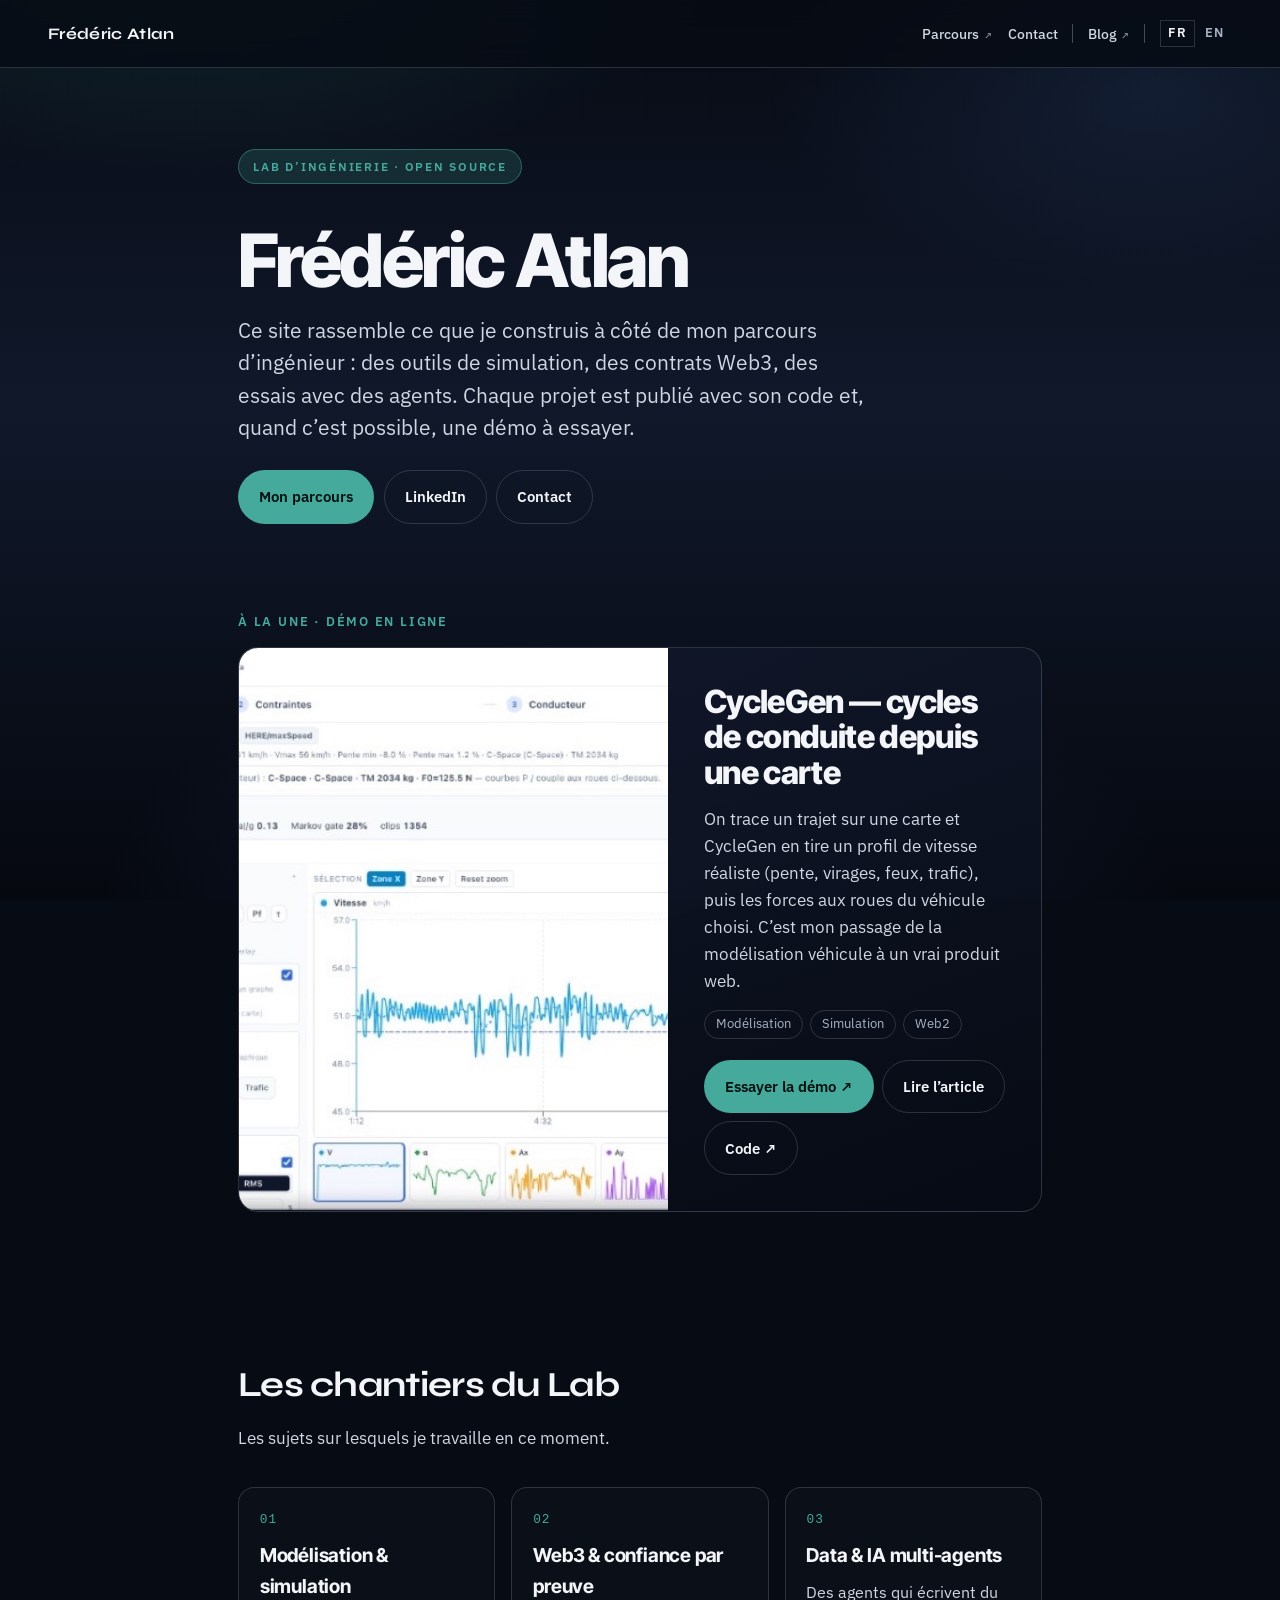
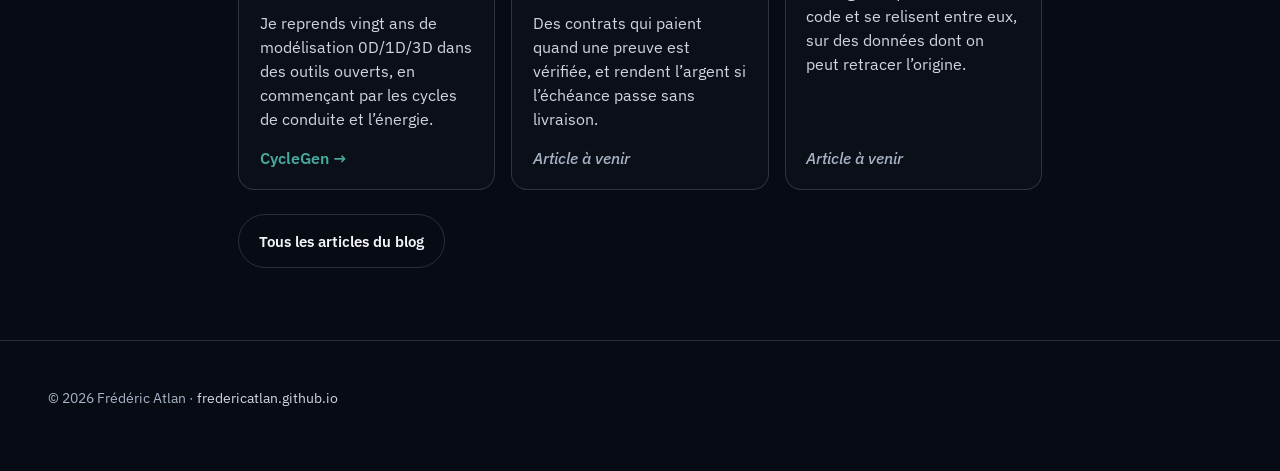
==== index.html @ d7d37f58 "publication: dev@a001f47" ====
<!DOCTYPE html>
<html lang="fr">
<head>
  <meta charset="utf-8" />
  <meta name="viewport" content="width=device-width, initial-scale=1" />
  <title>Frédéric Atlan — Direction technique Data, IA &amp; Cybersécurité</title>
  <meta name="description" content="Concevoir, simuler, sécuriser : ex-Architecte Synthèse Numérique (20+ ans de modélisation multiphysique 0D/1D/3D des groupes motopropulseurs), en route vers la direction technique Data, IA &amp; Cybersécurité. Lab personnel open source : Web2, Web3, ingénierie Data, systèmes multi-agents." />
  <meta name="author" content="Frédéric Atlan" />
  <meta name="robots" content="index, follow, max-image-preview:large, max-snippet:-1" />
  <meta name="googlebot" content="index, follow" />
  <meta name="keywords" content="Frédéric Atlan, direction technique, CTO, Data, IA, cybersécurité, modélisation multiphysique, simulation 0D/1D/3D, groupe motopropulseur, synthèse numérique, Web2, Web3, ingénierie des données, systèmes multi-agents, open source, Executive MBA ESCP, Chef de projet IA Mines Paris–PSL Dauphine" />
  <link rel="canonical" href="https://fredericatlan.github.io/" />
  <link rel="alternate" hreflang="fr" href="https://fredericatlan.github.io/" />
  <link rel="alternate" hreflang="en" href="https://fredericatlan.github.io/en/" />
  <link rel="alternate" hreflang="x-default" href="https://fredericatlan.github.io/" />
  <meta name="theme-color" content="#070b14" />

  <meta property="og:site_name" content="Frédéric Atlan" />
  <meta property="og:title" content="Frédéric Atlan — Direction technique Data, IA &amp; Cybersécurité" />
  <meta property="og:description" content="Ex-Architecte Synthèse Numérique (20+ ans de modélisation multiphysique), en route vers la direction technique Data, IA &amp; Cybersécurité. Lab open source : Web2, Web3, Data, multi-agents." />
  <meta property="og:type" content="profile" />
  <meta property="og:url" content="https://fredericatlan.github.io/" />
  <meta property="og:locale" content="fr_FR" />
  <meta property="og:image" content="https://fredericatlan.github.io/assets/og-default.png" />
  <meta property="og:image:secure_url" content="https://fredericatlan.github.io/assets/og-default.png" />
  <meta property="og:image:type" content="image/png" />
  <meta property="og:image:width" content="1440" />
  <meta property="og:image:height" content="900" />
  <meta property="og:image:alt" content="CycleGen — atelier d’ingénierie (capture produit)" />
  <meta property="profile:first_name" content="Frédéric" />
  <meta property="profile:last_name" content="Atlan" />

  <meta name="twitter:card" content="summary_large_image" />
  <meta name="twitter:title" content="Frédéric Atlan — Direction technique Data, IA &amp; Cybersécurité" />
  <meta name="twitter:description" content="Ex-Architecte Synthèse Numérique (20+ ans de modélisation multiphysique), en route vers la direction technique Data, IA &amp; Cybersécurité. Lab open source : Web2, Web3, Data, multi-agents." />
  <meta name="twitter:image" content="https://fredericatlan.github.io/assets/og-default.png" />
  <meta name="twitter:image:alt" content="CycleGen — atelier d’ingénierie (capture produit)" />

  <link rel="preconnect" href="https://fonts.googleapis.com" />
  <link rel="preconnect" href="https://fonts.gstatic.com" crossorigin />
  <link href="https://fonts.googleapis.com/css2?family=Syne:wght@500;600;700;800&family=Inter+Tight:wght@600;800&family=IBM+Plex+Sans:ital,wght@0,400;0,500;0,600;1,400&display=swap" rel="stylesheet" />
  <link rel="stylesheet" href="styles.css" />

  <script type="application/ld+json">
  {
    "@context": "https://schema.org",
    "@graph": [
      {
        "@type": "WebSite",
        "@id": "https://fredericatlan.github.io/#website",
        "url": "https://fredericatlan.github.io/",
        "name": "Frédéric Atlan",
        "description": "Page personnelle de Frédéric Atlan — concevoir, simuler, sécuriser : de la modélisation multiphysique aux systèmes Web2, Web3, Data & IA.",
        "inLanguage": "fr-FR",
        "publisher": { "@id": "https://fredericatlan.github.io/#person" }
      },
      {
        "@type": "ProfilePage",
        "@id": "https://fredericatlan.github.io/#profilepage",
        "url": "https://fredericatlan.github.io/",
        "name": "Frédéric Atlan — Direction technique Data, IA & Cybersécurité",
        "isPartOf": { "@id": "https://fredericatlan.github.io/#website" },
        "about": { "@id": "https://fredericatlan.github.io/#person" },
        "mainEntity": { "@id": "https://fredericatlan.github.io/#person" },
        "inLanguage": "fr-FR"
      },
      {
        "@type": "Person",
        "@id": "https://fredericatlan.github.io/#person",
        "name": "Frédéric Atlan",
        "url": "https://fredericatlan.github.io/",
        "email": "mailto:atlanfrd@gmail.com",
        "telephone": "+33-6-50-15-49-06",
        "jobTitle": "Direction technique Data, IA & Cybersécurité",
        "description": "Ex-Architecte Synthèse Numérique (Ampere / Renault Group) : 20+ ans de modélisation 0D/1D/3D pour la conception des groupes motopropulseurs. Oriente désormais son leadership vers la direction technique Data, IA & Cybersécurité ; expérimente, documente et partage en open source ses travaux en développement Web2, protocoles Web3, ingénierie Data et systèmes multi-agents.",
        "alumniOf": [
          { "@type": "CollegeOrUniversity", "name": "ESCP Business School" },
          { "@type": "CollegeOrUniversity", "name": "Mines Paris – PSL" },
          { "@type": "CollegeOrUniversity", "name": "Université Paris Dauphine – PSL" },
          { "@type": "CollegeOrUniversity", "name": "Université Paris-Saclay" },
          { "@type": "CollegeOrUniversity", "name": "Université de Cergy-Pontoise" }
        ],
        "knowsAbout": [
          "Technical leadership",
          "Data engineering",
          "Artificial intelligence",
          "Cybersecurity",
          "Multi-agent systems",
          "Digital engineering",
          "Digital transformation",
          "Multiphysics simulation",
          "Model governance",
          "Engineering productivity",
          "AI applied to industrial operations",
          "France–India delivery"
        ],
        "knowsLanguage": ["fr", "en", "es"],
        "address": {
          "@type": "PostalAddress",
          "addressLocality": "Condé-sur-Vesgre",
          "postalCode": "78770",
          "addressCountry": "FR"
        },
        "sameAs": [
          "https://www.linkedin.com/in/frederic-atlan-97200/"
        ]
      }
    ]
  }
  </script>
</head>
<body>
  <div class="atmosphere" aria-hidden="true"></div>

  <header class="site-header">
    <a class="brand" href="/">Frédéric Atlan</a>
    <nav class="nav" aria-label="Navigation principale">
      <span class="nav-cluster" role="group" aria-label="Profil">
        <a class="nav-page" href="/parcours/">Parcours</a>
        <a href="/parcours/#contact">Contact</a>
      </span>
      <span class="nav-sep" aria-hidden="true"></span>
      <span class="nav-cluster" role="group" aria-label="Publications">
        <a class="nav-page" href="/blog/">Blog</a>
      </span>
      <span class="nav-sep" aria-hidden="true"></span>
      <span class="nav-cluster nav-lang" role="group" aria-label="Langue">
        <a href="/" hreflang="fr" lang="fr" aria-current="true">FR</a>
        <a href="/en/" hreflang="en" lang="en">EN</a>
      </span>
    </nav>
  </header>

  <main id="top">
    <section class="section accueil-intro" aria-labelledby="accueil-titre">
      <p class="hero-badge">Lab d’ingénierie · open source</p>
      <h1 class="accueil-nom" id="accueil-titre">Frédéric Atlan</h1>
      <p class="accueil-lead">Ce site rassemble ce que je construis à côté de mon parcours d’ingénieur&nbsp;: des outils de simulation, des contrats Web3, des essais avec des agents. Chaque projet est publié avec son code et, quand c’est possible, une démo à essayer.</p>
      <p class="accueil-liens">
        <a class="btn btn-primary" href="/parcours/">Mon parcours</a>
        <a class="btn btn-ghost" href="https://www.linkedin.com/in/frederic-atlan-97200/" target="_blank" rel="noopener noreferrer">LinkedIn</a>
        <a class="btn btn-ghost" href="/parcours/#contact">Contact</a>
      </p>
    </section>

    <section class="section une" aria-labelledby="une-titre">
      <p class="une-kicker">À la une · démo en ligne</p>
      <article class="une-carte">
        <a class="une-visuel" href="/blog/cyclegen-architecture-pipeline.html" tabindex="-1" aria-hidden="true"><img src="/blog/assets/cyclegen/vignette.jpg" alt="" width="960" height="600" /></a>
        <div class="une-corps">
          <h2 id="une-titre"><a href="/blog/cyclegen-architecture-pipeline.html">CycleGen — cycles de conduite depuis une carte</a></h2>
          <p>On trace un trajet sur une carte et CycleGen en tire un profil de vitesse réaliste (pente, virages, feux, trafic), puis les forces aux roues du véhicule choisi. C’est mon passage de la modélisation véhicule à un vrai produit web.</p>
          <ul class="une-tags" aria-label="Thèmes"><li>Modélisation</li><li>Simulation</li><li>Web2</li></ul>
          <p class="une-actions">
            <a class="btn btn-primary" href="https://fredericatlan.github.io/CycleGen/" target="_blank" rel="noopener noreferrer">Essayer la démo ↗</a>
            <a class="btn btn-ghost" href="/blog/cyclegen-architecture-pipeline.html">Lire l’article</a>
            <a class="btn btn-ghost" href="https://github.com/FredericAtlan/CycleGen" target="_blank" rel="noopener noreferrer">Code ↗</a>
          </p>
        </div>
      </article>
    </section>

    <section class="section" aria-labelledby="chantiers-titre">
      <h2 id="chantiers-titre">Les chantiers du Lab</h2>
      <p class="section-lead">Les sujets sur lesquels je travaille en ce moment.</p>
      <ul class="chantiers">
        <li class="chantier">
          <span class="chantier-num">01</span>
          <h3>Modélisation &amp; simulation</h3>
          <p>Je reprends vingt ans de modélisation 0D/1D/3D dans des outils ouverts, en commençant par les cycles de conduite et l’énergie.</p>
          <p class="chantier-lien"><a href="/blog/cyclegen-architecture-pipeline.html">CycleGen →</a></p>
        </li>
        <li class="chantier">
          <span class="chantier-num">02</span>
          <h3>Web3 &amp; confiance par preuve</h3>
          <p>Des contrats qui paient quand une preuve est vérifiée, et rendent l’argent si l’échéance passe sans livraison.</p>

          <p class="chantier-lien chantier-bientot">Article à venir</p>
                  </li>
        <li class="chantier">
          <span class="chantier-num">03</span>
          <h3>Data &amp; IA multi-agents</h3>
          <p>Des agents qui écrivent du code et se relisent entre eux, sur des données dont on peut retracer l’origine.</p>
          <p class="chantier-lien chantier-bientot">Article à venir</p>
        </li>
      </ul>
      <p class="section-suite"><a class="btn btn-ghost" href="/blog/">Tous les articles du blog</a></p>
    </section>
  </main>

  <footer class="site-footer">
    <p>© <span id="y"></span> Frédéric Atlan · <a href="https://fredericatlan.github.io/">fredericatlan.github.io</a></p>
  </footer>

  <script>
    document.getElementById("y").textContent = new Date().getFullYear();
  </script>
</body>
</html>
---- styles.css ----
:root {
  --ink: #070b14;
  --ink-2: #10182a;
  --fog: #d0d7e2;
  --paper: #f3f5f9;
  --muted: #a8b4c6;
  --accent: #45a99c;
  --accent-soft: rgba(69, 169, 156, 0.18);
  --line: rgba(232, 236, 244, 0.16);
  --header-h: 4.25rem;
  --display: "Syne", system-ui, sans-serif;
  --body: "IBM Plex Sans", system-ui, sans-serif;
}

*,
*::before,
*::after {
  box-sizing: border-box;
}

html {
  scroll-behavior: smooth;
  scroll-padding-top: calc(var(--header-h) + 0.75rem);
}

body {
  margin: 0;
  min-height: 100vh;
  font-family: var(--body);
  font-size: 1.06rem;
  line-height: 1.62;
  color: var(--paper);
  background: var(--ink);
  -webkit-font-smoothing: antialiased;
}

:focus-visible {
  outline: 2px solid var(--accent);
  outline-offset: 3px;
}

.atmosphere {
  position: fixed;
  inset: 0;
  z-index: -1;
  pointer-events: none;
  background:
    radial-gradient(ellipse 80% 55% at 15% -10%, rgba(61, 155, 143, 0.22), transparent 55%),
    radial-gradient(ellipse 60% 45% at 90% 10%, rgba(70, 110, 180, 0.16), transparent 50%),
    radial-gradient(ellipse 70% 50% at 50% 100%, rgba(20, 40, 70, 0.55), transparent 60%),
    linear-gradient(180deg, var(--ink) 0%, var(--ink-2) 45%, #05080f 100%);
}

.atmosphere::after {
  content: "";
  position: absolute;
  inset: 0;
  opacity: 0.35;
  background-image:
    linear-gradient(rgba(255, 255, 255, 0.03) 1px, transparent 1px),
    linear-gradient(90deg, rgba(255, 255, 255, 0.03) 1px, transparent 1px);
  background-size: 64px 64px;
  mask-image: linear-gradient(180deg, rgba(0, 0, 0, 0.55), transparent 70%);
}

a {
  color: inherit;
}

.site-header {
  display: flex;
  align-items: center;
  justify-content: space-between;
  gap: 1rem;
  min-height: var(--header-h);
  padding: 0.85rem clamp(1.25rem, 4vw, 3rem);
  position: sticky;
  top: 0;
  z-index: 10;
  backdrop-filter: blur(14px);
  background: rgba(7, 11, 20, 0.82);
  border-bottom: 1px solid var(--line);
}

.brand {
  font-family: var(--display);
  font-weight: 700;
  font-size: 1rem;
  letter-spacing: 0.02em;
  text-decoration: none;
  color: var(--paper);
  flex-shrink: 0;
}

.nav {
  display: flex;
  flex-wrap: wrap;
  align-items: center;
  justify-content: flex-end;
  gap: 0.65rem 0.9rem;
  font-size: 0.9rem;
}

.nav-cluster {
  display: inline-flex;
  flex-wrap: wrap;
  align-items: center;
  gap: 0.65rem 0.95rem;
}

.nav-sep {
  display: inline-block;
  width: 1px;
  height: 1.15rem;
  background: rgba(232, 236, 244, 0.28);
  flex-shrink: 0;
}

.nav a {
  text-decoration: none;
  color: var(--fog);
  transition: color 0.2s ease;
  font-weight: 500;
}

.nav a:hover {
  color: var(--accent);
}

.nav a[aria-current="page"] {
  color: var(--paper);
  box-shadow: inset 0 -2px 0 var(--accent);
}

.nav a.nav-page::after {
  content: "↗";
  margin-left: 0.28rem;
  font-size: 0.72em;
  opacity: 0.65;
}

.hero {
  min-height: min(88vh, 820px);
  display: flex;
  flex-direction: column;
  justify-content: center;
  padding: clamp(3rem, 8vh, 6rem) clamp(1.25rem, 4vw, 3rem) 3rem;
  max-width: 1100px;
  animation: rise 0.9s ease both;
}

.hero-kicker {
  margin: 0 0 1rem;
  font-size: 0.82rem;
  letter-spacing: 0.14em;
  text-transform: uppercase;
  color: var(--accent);
  font-weight: 500;
}

.hero-name {
  margin: 0;
  font-family: var(--display);
  font-weight: 800;
  font-size: clamp(2.8rem, 9vw, 5.6rem);
  line-height: 0.95;
  letter-spacing: -0.03em;
  max-width: 12ch;
}

.hero-line {
  margin: 1.5rem 0 0.75rem;
  font-family: var(--display);
  font-weight: 600;
  font-size: clamp(1.2rem, 2.6vw, 1.65rem);
  line-height: 1.3;
  max-width: 28ch;
  color: var(--paper);
}

.hero-support {
  margin: 0;
  max-width: 46ch;
  color: var(--fog);
  font-size: 1.02rem;
  line-height: 1.55;
}

.hero-cta {
  display: flex;
  flex-wrap: wrap;
  gap: 0.75rem;
  margin-top: 2rem;
}

.btn {
  display: inline-flex;
  align-items: center;
  justify-content: center;
  padding: 0.85rem 1.25rem;
  border-radius: 999px;
  text-decoration: none;
  font-weight: 600;
  font-size: 0.95rem;
  transition: transform 0.2s ease, background 0.2s ease, border-color 0.2s ease;
}

.btn:hover {
  transform: translateY(-1px);
}

.btn-primary {
  background: var(--accent);
  color: #04110f;
  border: 1px solid transparent;
}

.btn-primary:hover {
  background: #4cb3a6;
}

.btn-ghost {
  background: transparent;
  border: 1px solid var(--line);
  color: var(--paper);
}

.btn-ghost:hover {
  border-color: var(--accent);
  background: var(--accent-soft);
}

.strip {
  display: grid;
  grid-template-columns: repeat(3, 1fr);
  gap: 1px;
  margin: 0 clamp(1.25rem, 4vw, 3rem) 2rem;
  border: 1px solid var(--line);
  background: var(--line);
  animation: rise 1s ease 0.15s both;
}

.strip-item {
  background: rgba(16, 24, 42, 0.9);
  padding: 1.25rem 1.1rem;
  display: flex;
  flex-direction: column;
  gap: 0.35rem;
}

.strip-num {
  font-family: var(--display);
  font-weight: 700;
  font-size: 1.2rem;
  color: var(--accent);
  line-height: 1.15;
}

.strip-label {
  font-size: 0.9rem;
  color: var(--fog);
  line-height: 1.4;
}

.section {
  padding: clamp(3.25rem, 8vh, 5.5rem) clamp(1.25rem, 4vw, 3rem);
  max-width: 900px;
  margin-left: auto;
  margin-right: auto;
}

.section-alt {
  max-width: none;
  background: rgba(16, 24, 42, 0.45);
  border-block: 1px solid var(--line);
}

.section-alt .edu,
.section-alt .langs,
.section-alt h2 {
  max-width: 900px;
}

.section h2 {
  margin: 0 0 0.75rem;
  font-family: var(--display);
  font-size: clamp(1.7rem, 3.5vw, 2.2rem);
  letter-spacing: -0.02em;
}

.section-lead {
  margin: 0 0 2.25rem;
  color: var(--fog);
  max-width: 52ch;
  line-height: 1.55;
}

.page-projects {
  padding-top: calc(var(--header-h) + 1.75rem);
  max-width: 960px;
}

.page-projects.article {
  max-width: 980px;
  margin-left: auto;
  margin-right: auto;
}

.page-projects.article.has-demo {
  max-width: min(1080px, calc(100vw - 2.5rem));
  margin-left: auto;
  margin-right: auto;
}

.page-projects.article .cta-row {
  justify-content: flex-start;
}

.page-projects.article .shot {
  margin-left: auto;
  margin-right: auto;
}

/* Accordéons technique (équations / code) — fermés par défaut */
.fold {
  margin: 1rem 0 1.5rem;
  border: 1px solid var(--line);
  background: rgba(10, 16, 28, 0.55);
  max-width: min(72ch, 100%);
}

.fold > summary {
  cursor: pointer;
  list-style: none;
  padding: 0.65rem 0.85rem;
  font-family: var(--display);
  font-size: 0.9rem;
  font-weight: 600;
  color: var(--fog);
  user-select: none;
}

.fold > summary::-webkit-details-marker {
  display: none;
}

.fold > summary::before {
  content: "+";
  display: inline-block;
  width: 1.1em;
  margin-right: 0.35rem;
  color: var(--accent);
  font-family: var(--body);
  font-weight: 500;
}

.fold[open] > summary::before {
  content: "−";
}

.fold > summary:hover {
  color: var(--paper);
}

.fold > *:not(summary) {
  margin-left: 0.85rem;
  margin-right: 0.85rem;
}

.fold > *:last-child {
  margin-bottom: 0.85rem;
}

.fold .code-block {
  max-width: 100%;
}

.fold .katex-display {
  max-width: 100%;
  overflow-x: auto;
}

/* Démo embarquée (iframe) — rester dans l’article */
.demo-embed {
  margin: 1.75rem 0 2.25rem;
  padding: 0;
  border: 1px solid var(--line);
  background: rgba(10, 16, 28, 0.85);
  max-width: none;
}

.demo-embed__bar {
  display: flex;
  align-items: center;
  justify-content: space-between;
  gap: 0.75rem;
  flex-wrap: wrap;
  padding: 0.55rem 0.75rem;
  border-bottom: 1px solid var(--line);
  background: rgba(16, 24, 42, 0.9);
}

.demo-embed__title {
  margin: 0;
  font-family: var(--display);
  font-size: 0.95rem;
  font-weight: 600;
  color: var(--paper);
}

.demo-embed__hint {
  margin-left: 0.45rem;
  font-family: var(--body);
  font-size: 0.78rem;
  font-weight: 400;
  color: var(--muted);
}

.demo-embed__actions {
  display: flex;
  gap: 0.4rem;
  align-items: center;
}

.demo-embed__btn {
  padding: 0.35rem 0.7rem;
  font-size: 0.82rem;
}

.demo-embed__stage {
  position: relative;
  width: 100%;
  height: min(72vh, 780px);
  min-height: 420px;
  background: #070b14;
}

.demo-embed__stage iframe {
  display: block;
  width: 100%;
  height: 100%;
  border: 0;
  background: #070b14;
}

.demo-embed > figcaption {
  margin: 0;
  padding: 0.55rem 0.75rem 0.7rem;
  border-top: 1px solid var(--line);
  font-size: 0.85rem;
  line-height: 1.45;
  color: var(--muted);
}

.demo-embed.is-expanded {
  position: fixed;
  inset: 0;
  z-index: 3500;
  margin: 0;
  width: 100vw;
  height: 100vh;
  max-width: none;
  display: flex;
  flex-direction: column;
  border: 0;
  border-radius: 0;
}

.demo-embed.is-expanded .demo-embed__stage {
  flex: 1;
  height: auto;
  min-height: 0;
}

.demo-embed.is-expanded > figcaption {
  display: none;
}

body.demo-expanded {
  overflow: hidden;
}

.page-projects h1 {
  margin: 0 0 0.75rem;
  font-family: var(--display);
  font-size: clamp(2rem, 5vw, 2.8rem);
  letter-spacing: -0.03em;
  line-height: 1.18;
  overflow: visible;
  padding-bottom: 0.12em;
}

.crumb {
  margin: 0 0 1rem;
  font-size: 0.9rem;
  color: var(--muted);
}

.crumb a {
  color: var(--accent);
  text-decoration: none;
}

.crumb a:hover {
  text-decoration: underline;
}

.crumb-sep {
  margin: 0 0.35rem;
  color: var(--muted);
  opacity: 0.7;
}

.related-box {
  margin: 2.25rem 0;
  padding: 1.25rem 1.3rem;
  border: 1px solid var(--line);
  border-left: 3px solid var(--accent);
  background: rgba(16, 24, 42, 0.62);
}

.related-box h2 {
  margin: 0 0 0.55rem;
  font-family: var(--display);
  font-size: 1.05rem;
}

.related-box p {
  margin: 0 0 0.85rem;
  color: var(--fog);
  max-width: 58ch;
  font-size: 0.95rem;
}

.related-box .project-actions {
  margin-top: 0 !important;
}

.project-list {
  list-style: none;
  margin: 0;
  padding: 0;
  display: flex;
  flex-direction: column;
  gap: 1.25rem;
}

.project-card {
  padding: 1.5rem 1.35rem;
  border: 1px solid var(--line);
  background: rgba(16, 24, 42, 0.55);
}

.project-card h2 {
  margin: 0 0 0.35rem;
  font-family: var(--display);
  font-size: 1.45rem;
}

.project-card h2 a {
  color: var(--paper);
  text-decoration: none;
}

.project-card h2 a:hover {
  color: var(--accent);
}

.project-meta {
  margin: 0 0 0.75rem;
  font-size: 0.88rem;
  color: var(--accent);
}

.tag {
  display: inline-block;
  padding: 0.12rem 0.55rem;
  border: 1px solid var(--line);
  background: rgba(16, 24, 42, 0.75);
  color: var(--accent);
  font-size: 0.78rem;
  font-weight: 600;
  letter-spacing: 0.04em;
  text-transform: lowercase;
  text-decoration: none;
  vertical-align: middle;
}

.tag:hover {
  border-color: var(--accent);
  color: var(--paper);
}

.tag-lg {
  font-size: 0.95rem;
  padding: 0.2rem 0.7rem;
  vertical-align: baseline;
}

.hero-kicker .tag {
  margin-left: 0.35rem;
}

.tag-filter {
  display: flex;
  flex-wrap: wrap;
  align-items: center;
  gap: 0.55rem;
  margin: 0 0 1.5rem;
}

.tag-filter-label {
  font-size: 0.8rem;
  font-weight: 600;
  letter-spacing: 0.06em;
  text-transform: uppercase;
  color: var(--muted);
  margin-right: 0.25rem;
}

.tag-filter-btn.is-active {
  border-color: var(--accent);
  color: var(--paper);
  background: rgba(56, 120, 180, 0.18);
}

.tag-ghost {
  border-style: dashed;
  color: var(--fog);
}

.tag-filter-status {
  margin: -0.75rem 0 1.25rem;
  font-size: 0.88rem;
  color: var(--muted);
}

.project-card[hidden] {
  display: none !important;
}

.project-card p {
  margin: 0 0 0.75rem;
  color: var(--fog);
}

.project-actions {
  display: flex;
  flex-wrap: wrap;
  gap: 0.75rem;
  margin: 1.25rem 0 0 !important;
}

.project-detail h2 {
  margin: 2rem 0 0.75rem;
  font-family: var(--display);
  font-size: 1.25rem;
}

.project-detail h3 {
  margin: 1.35rem 0 0.55rem;
  font-family: var(--display);
  font-size: 1.05rem;
  color: var(--paper);
}

.project-detail > p,
.prose p {
  color: var(--fog);
  max-width: 68ch;
  line-height: 1.65;
  overflow: visible;
}

.article .hero-kicker {
  line-height: 1.45;
  letter-spacing: 0.1em;
}

.project-detail code,
.prose code {
  font-size: 0.9em;
  color: var(--accent);
  line-height: 1.4;
}

.prose pre.code-block,
.project-detail pre.code-block {
  margin: 1.25rem 0 1.5rem;
  padding: 0.95rem 1rem;
  overflow-x: auto;
  border: 1px solid var(--line);
  background: rgba(8, 12, 22, 0.92);
  border-radius: 0;
  max-width: min(72ch, 100%);
}

.prose pre.code-block::before,
.project-detail pre.code-block::before {
  content: attr(data-lang);
  display: block;
  margin-bottom: 0.55rem;
  font-family: "IBM Plex Mono", ui-monospace, monospace;
  font-size: 0.68rem;
  letter-spacing: 0.06em;
  text-transform: uppercase;
  color: var(--muted);
}

.prose pre.code-block code,
.project-detail pre.code-block code {
  font-family: "IBM Plex Mono", ui-monospace, monospace;
  font-size: 0.78rem;
  line-height: 1.55;
  color: var(--paper);
  white-space: pre;
}

.prose .katex,
.project-detail .katex {
  font-size: 1.05em;
  line-height: 1.35;
}

.prose .katex-display,
.project-detail .katex-display {
  margin: 1.25rem 0;
  padding: 0.35em 0 0.55em;
  overflow-x: auto;
  overflow-y: visible;
  max-width: min(72ch, 100%);
}

.prose .katex-display > .katex,
.project-detail .katex-display > .katex {
  white-space: nowrap;
  text-align: left;
}

.cta-row {
  display: flex;
  flex-wrap: wrap;
  gap: 0.75rem;
  margin: 1.25rem 0 2rem;
}

.skills-box {
  margin: 0 0 2.5rem;
  padding: 1.35rem 1.25rem;
  border: 1px solid var(--line);
  background: rgba(16, 24, 42, 0.55);
}

.skills-box h2 {
  margin: 0 0 1rem;
  font-family: var(--display);
  font-size: 1.15rem;
  letter-spacing: -0.02em;
}

.skills-grid {
  list-style: none;
  margin: 0;
  padding: 0;
  display: grid;
  grid-template-columns: repeat(auto-fit, minmax(240px, 1fr));
  gap: 1rem 1.25rem;
}

.skills-grid li {
  color: var(--fog);
  font-size: 0.95rem;
  line-height: 1.45;
}

.skills-grid strong {
  display: block;
  margin-bottom: 0.25rem;
  color: var(--paper);
  font-family: var(--display);
  font-size: 0.98rem;
  font-weight: 600;
}

.shot {
  margin: 1.75rem 0;
  padding: 0;
  max-width: min(900px, 100%);
}

.shot img {
  display: block;
  width: 100%;
  height: auto;
  border: 1px solid var(--line);
  background: #0a101c;
  cursor: zoom-in;
}

.shot button.shot-zoom {
  display: block;
  width: 100%;
  padding: 0;
  margin: 0;
  border: 0;
  background: transparent;
  cursor: zoom-in;
  text-align: left;
}

.shot button.shot-zoom:focus-visible {
  outline: 2px solid var(--accent);
  outline-offset: 3px;
}

.shot figcaption {
  margin-top: 0.55rem;
  font-size: 0.85rem;
  line-height: 1.45;
  color: var(--muted);
}

.article .section-lead {
  max-width: 68ch;
  line-height: 1.65;
}

/* Lightbox — zoom captures produit */
.lightbox {
  position: fixed !important;
  inset: 0;
  z-index: 4000;
  display: flex !important;
  align-items: center;
  justify-content: center;
  padding: clamp(0.75rem, 3vw, 1.5rem);
  margin: 0;
  background: rgba(4, 8, 16, 0.92);
  backdrop-filter: blur(8px);
  -webkit-backdrop-filter: blur(8px);
}

.lightbox[hidden] {
  display: none !important;
}

.lightbox__inner {
  position: relative;
  max-width: min(1280px, 96vw);
  max-height: 92vh;
}

.lightbox__inner img {
  display: block;
  max-width: 100%;
  max-height: 88vh;
  width: auto;
  height: auto;
  margin: 0 auto;
  border: 1px solid var(--line);
  background: #0a101c;
  cursor: zoom-out;
}

.lightbox__caption {
  margin: 0.65rem 0 0;
  text-align: center;
  font-size: 0.85rem;
  line-height: 1.4;
  color: var(--fog);
}

.lightbox__close {
  position: absolute;
  top: -0.35rem;
  right: -0.35rem;
  z-index: 1;
  width: 2.25rem;
  height: 2.25rem;
  border: 1px solid var(--line);
  border-radius: 999px;
  background: #101828;
  color: var(--paper);
  font-size: 1.25rem;
  line-height: 1;
  cursor: pointer;
}

.lightbox__close:hover {
  border-color: var(--accent);
  color: var(--accent);
}

.project-detail h2,
.prose h2 {
  line-height: 1.25;
  overflow: visible;
  padding-bottom: 0.08em;
}

.timeline {
  list-style: none;
  margin: 0;
  padding: 0;
  display: flex;
  flex-direction: column;
  gap: 1.75rem;
}

.timeline li {
  display: grid;
  grid-template-columns: 9.5rem 1fr;
  gap: 1.35rem;
  padding-bottom: 2rem;
  margin-bottom: 0.15rem;
  border-bottom: 1px solid var(--line);
  animation: rise 0.7s ease both;
}

.timeline li:nth-child(2) { animation-delay: 0.05s; }
.timeline li:nth-child(3) { animation-delay: 0.1s; }
.timeline li:nth-child(4) { animation-delay: 0.15s; }
.timeline li:nth-child(5) { animation-delay: 0.2s; }

.timeline li:last-child {
  border-bottom: 0;
  padding-bottom: 0;
}

.when {
  font-size: 0.86rem;
  color: var(--accent);
  font-weight: 600;
  letter-spacing: 0.02em;
  padding-top: 0.25rem;
  line-height: 1.35;
}

.what h3 {
  margin: 0 0 0.25rem;
  font-family: var(--display);
  font-size: 1.15rem;
  font-weight: 700;
}

.org {
  margin: 0 0 0.5rem;
  color: var(--muted);
  font-size: 0.92rem;
}

.what p:last-child {
  margin: 0;
  color: var(--fog);
  max-width: 58ch;
  line-height: 1.58;
}

.edu {
  list-style: none;
  margin: 0;
  padding: 0;
  display: flex;
  flex-direction: column;
  gap: 0.85rem;
}

ol.edu {
  list-style: decimal;
  padding-left: 1.25rem;
  gap: 0.55rem;
}

ol.edu li {
  padding: 0.35rem 0;
  border-bottom: 0;
  color: var(--fog);
  max-width: 68ch;
  line-height: 1.55;
}

.edu li {
  padding: 0.85rem 0;
  border-bottom: 1px solid var(--line);
  color: var(--fog);
}

.edu li:last-child {
  border-bottom: 0;
}

.langs {
  margin: 1.5rem 0 0;
  color: var(--muted);
}

.contact .fine {
  margin-top: 1.5rem;
  color: var(--muted);
  font-size: 0.92rem;
}

.site-footer {
  padding: 2rem clamp(1.25rem, 4vw, 3rem) 3rem;
  border-top: 1px solid var(--line);
  color: var(--muted);
  font-size: 0.85rem;
}

.site-footer a {
  color: var(--fog);
  text-decoration: none;
}

.site-footer a:hover {
  color: var(--accent);
}

@keyframes rise {
  from {
    opacity: 0;
    transform: translateY(14px);
  }
  to {
    opacity: 1;
    transform: translateY(0);
  }
}

@media (max-width: 720px) {
  :root {
    --header-h: auto;
  }

  .site-header {
    flex-wrap: wrap;
    align-items: flex-start;
    padding-top: 0.85rem;
    padding-bottom: 0.85rem;
  }

  .nav {
    width: 100%;
    justify-content: flex-start;
    gap: 0.55rem 0.75rem;
    font-size: 0.84rem;
  }

  .nav-sep {
    height: 0.95rem;
  }

  .strip {
    grid-template-columns: 1fr;
    margin-left: 1.25rem;
    margin-right: 1.25rem;
  }

  .timeline li {
    grid-template-columns: 1fr;
    gap: 0.4rem;
    padding-bottom: 1.65rem;
  }

  .hero {
    min-height: auto;
    padding-top: 2.5rem;
  }

  .hero-cta,
  .cta-row,
  .project-actions {
    gap: 0.65rem;
  }

  .btn {
    padding: 0.75rem 1.05rem;
    font-size: 0.9rem;
  }

  .page-projects {
    padding-top: 1.5rem;
  }

  .section-lead {
    max-width: none;
  }
}

@media (prefers-reduced-motion: reduce) {
  html { scroll-behavior: auto; }
  .hero,
  .strip,
  .timeline li {
    animation: none;
  }
  .btn:hover {
    transform: none;
  }
}

/* ---------- Hero d'article ---------- */
.article-hero {
  position: relative;
  isolation: isolate;
  display: flex;
  flex-direction: column;
  justify-content: flex-end;
  min-height: min(62vh, 560px);
  margin: 0 0 2.5rem;
  padding: clamp(1.5rem, 4vw, 3rem);
  border: 1px solid var(--line);
  border-radius: 20px;
  overflow: hidden;
  background: #0b1020;
}
.article-hero::before {
  content: "";
  position: absolute;
  inset: 0;
  z-index: -2;
  background: var(--hero-img) center / cover no-repeat;
  transform: scale(1.04);
  filter: brightness(0.75) saturate(0.9);
  animation: hero-derive 22s ease-in-out infinite alternate;
}
.article-hero::after {
  content: "";
  position: absolute;
  inset: 0;
  z-index: -1;
  background:
    linear-gradient(90deg, rgba(7, 11, 20, 0.97) 0%, rgba(7, 11, 20, 0.9) 42%, rgba(7, 11, 20, 0.45) 75%, rgba(7, 11, 20, 0.2) 100%),
    linear-gradient(180deg, transparent 55%, rgba(7, 11, 20, 0.85) 100%),
    radial-gradient(120% 80% at 0% 100%, var(--accent-soft), transparent 60%);
}
@keyframes hero-derive {
  from { transform: scale(1.04) translate3d(0, 0, 0); }
  to { transform: scale(1.1) translate3d(-1.5%, -1%, 0); }
}
.article-hero .hero-kicker { margin-bottom: 0.75rem; }
.article-hero h1 { margin: 0 0 1rem; max-width: 22ch; text-shadow: 0 2px 24px rgba(0, 0, 0, 0.5); }
.article-hero .section-lead { margin: 0; max-width: 62ch; color: var(--paper); }
.article-hero .cta-row { margin: 1.5rem 0 0; }

/* ---------- Cartes d'articles avec vignette ---------- */
.project-card.has-thumb {
  display: grid;
  grid-template-columns: minmax(0, 300px) minmax(0, 1fr);
  gap: 1.5rem;
  align-items: center;
  padding: 1rem;
}
.card-thumb {
  display: block;
  aspect-ratio: 16 / 10;
  overflow: hidden;
  border-radius: 10px;
  border: 1px solid var(--line);
}
.card-thumb img {
  display: block;
  width: 100%;
  height: 100%;
  object-fit: cover;
  transition: transform 0.6s ease;
}
.project-card.has-thumb:hover .card-thumb img,
.tuile:hover .card-thumb img { transform: scale(1.05); }

/* ---------- Derniers articles (accueil) ---------- */
.tuiles {
  list-style: none;
  margin: 0;
  padding: 0;
  display: grid;
  grid-template-columns: repeat(auto-fill, minmax(260px, 1fr));
  gap: 1.25rem;
}
.tuile {
  display: flex;
  flex-direction: column;
  border: 1px solid var(--line);
  border-radius: 14px;
  background: rgba(16, 24, 42, 0.55);
  overflow: hidden;
  transition: border-color 0.3s, transform 0.3s;
}
.tuile:hover { border-color: var(--accent); transform: translateY(-3px); }
.tuile .card-thumb { border: 0; border-radius: 0; }
.tuile-corps { padding: 1rem 1.1rem 1.25rem; }
.tuile-corps .project-meta { margin-bottom: 0.4rem; }
.tuile h3 { margin: 0 0 0.5rem; font-family: var(--display); font-size: 1.15rem; line-height: 1.25; }
.tuile h3 a { color: var(--paper); text-decoration: none; }
.tuile h3 a::after { content: ""; position: absolute; inset: 0; }
.tuile { position: relative; }
.tuile p { margin: 0; color: var(--fog); font-size: 0.92rem; }
.section-suite { margin: 1.5rem 0 0; }

@media (max-width: 720px) {
  .article-hero::after { background: linear-gradient(180deg, rgba(7, 11, 20, 0.7) 0%, rgba(7, 11, 20, 0.95) 55%); }
  .project-card.has-thumb { grid-template-columns: 1fr; gap: 1rem; }
  .article-hero { min-height: 420px; border-radius: 14px; }
}
@media (prefers-reduced-motion: reduce) {
  .article-hero::before { animation: none; }
  .tuile, .card-thumb img { transition: none; }
}

/* ---------- Sélecteur de langue ---------- */
.nav-lang { gap: 0.15rem; }
.nav-lang a {
  padding: 0.15rem 0.45rem;
  border: 1px solid transparent;
  font-size: 0.8rem;
  font-weight: 600;
  letter-spacing: 0.06em;
  color: var(--muted);
}
.nav-lang a[aria-current="true"] { border-color: var(--line); color: var(--paper); }
.nav-lang a:hover { color: var(--accent); }

/* ---------- Page Parcours ---------- */
.page-parcours > .section:first-child { padding-bottom: 0; }
.page-parcours > .section:first-child h1 { font-family: var(--display); margin: 0.25rem 0 0; }

/* ---------- Hero de l'accueil (v2) ---------- */
.hero-v2 { max-width: 1100px; }
.hero-badge {
  align-self: flex-start;
  margin: 0 0 1.5rem;
  padding: 0.4rem 0.9rem;
  border: 1px solid rgba(69, 169, 156, 0.45);
  border-radius: 999px;
  background: var(--accent-soft);
  color: var(--accent);
  font-size: 0.78rem;
  font-weight: 600;
  letter-spacing: 0.14em;
  text-transform: uppercase;
}
.hero-titre {
  margin: 0;
  max-width: 34ch;
  font-family: "Inter Tight", var(--body);
  font-weight: 800;
  font-size: clamp(2rem, 4.4vw, 3.6rem);
  line-height: 1.04;
  letter-spacing: -0.03em;
  color: var(--paper);
}
.hero-accent {
  display: block;
  margin-top: 0.35em;
  font-weight: 600;
  font-size: 0.52em;
  line-height: 1.25;
  letter-spacing: -0.01em;
  background: linear-gradient(90deg, var(--accent), #7aa2ff 60%, #b48cff);
  -webkit-background-clip: text;
  background-clip: text;
  color: transparent;
}
.hero-v2 .hero-support { margin-top: 1.5rem; max-width: 66ch; font-size: 1.05rem; }
.hero-pills {
  list-style: none;
  display: flex;
  flex-wrap: wrap;
  gap: 0.5rem;
  margin: 2rem 0 0;
  padding: 0;
}
.hero-pills li {
  padding: 0.35rem 0.85rem;
  border: 1px solid var(--line);
  border-radius: 999px;
  background: rgba(16, 24, 42, 0.6);
  color: var(--fog);
  font-size: 0.85rem;
}
@media (max-width: 720px) {
  .hero-badge { letter-spacing: 0.08em; font-size: 0.72rem; }
  .hero-pills li { font-size: 0.8rem; }
}

/* Lien « Code » dans les tuiles : au-dessus du lien qui couvre la tuile */
.tuile-liens { margin: 0.75rem 0 0 !important; }
.tuile-code {
  position: relative;
  z-index: 1;
  font-size: 0.85rem;
  font-weight: 600;
  color: var(--accent);
  text-decoration: none;
}
.tuile-code:hover { color: var(--paper); text-decoration: underline; }

/* ——— Accueil « Lab » ——— */
.accueil-intro { display: flex; flex-direction: column; padding-top: clamp(3rem, 9vh, 6rem); padding-bottom: 1rem; }
.accueil-nom {
  margin: 1rem 0 0;
  font-family: "Inter Tight", var(--body);
  font-weight: 800;
  font-size: clamp(2.6rem, 6.5vw, 4.6rem);
  line-height: 1;
  letter-spacing: -0.035em;
  color: var(--paper);
}
.accueil-lead { margin: 1.1rem 0 0; font-size: clamp(1.1rem, 2vw, 1.3rem); line-height: 1.55; color: var(--fog); max-width: 40rem; }
.accueil-liens { display: flex; flex-wrap: wrap; gap: 0.6rem; margin: 1.6rem 0 0; }

.une-kicker { margin: 0 0 0.9rem; font-size: 0.8rem; font-weight: 600; letter-spacing: 0.14em; text-transform: uppercase; color: var(--accent); }
.une-carte {
  display: grid;
  grid-template-columns: minmax(0, 1.15fr) minmax(0, 1fr);
  border: 1px solid var(--line);
  border-radius: 20px;
  overflow: hidden;
  background: linear-gradient(160deg, rgba(19, 26, 46, 0.9), rgba(7, 11, 20, 0.92));
}
.une-visuel { display: block; min-height: 100%; }
.une-visuel img { display: block; width: 100%; height: 100%; object-fit: cover; }
.une-corps { padding: clamp(1.25rem, 3vw, 2.25rem); display: flex; flex-direction: column; gap: 0.9rem; }
.une-corps h2 { margin: 0; font-family: "Inter Tight", var(--body); font-weight: 800; font-size: clamp(1.4rem, 2.6vw, 2rem); line-height: 1.12; letter-spacing: -0.02em; }
.une-corps h2 a { color: var(--paper); text-decoration: none; }
.une-corps h2 a:hover { text-decoration: underline; text-underline-offset: 0.15em; }
.une-corps p { margin: 0; color: var(--fog); line-height: 1.6; }
.une-tags { display: flex; flex-wrap: wrap; gap: 0.4rem; margin: 0; padding: 0; list-style: none; }
.une-tags li { padding: 0.2rem 0.7rem; border: 1px solid var(--line); border-radius: 999px; font-size: 0.8rem; color: var(--muted); }
.une-actions { display: flex; flex-wrap: wrap; gap: 0.5rem; margin-top: auto !important; padding-top: 0.4rem; }

.chantiers { display: grid; grid-template-columns: repeat(auto-fit, minmax(240px, 1fr)); gap: 1rem; margin: 1.5rem 0 0; padding: 0; list-style: none; }
.chantier { position: relative; padding: 1.4rem 1.3rem 1.2rem; border: 1px solid var(--line); border-radius: 16px; background: rgba(255, 255, 255, 0.02); display: flex; flex-direction: column; gap: 0.55rem; }
.chantier-num { font-family: "IBM Plex Mono", ui-monospace, monospace; font-size: 0.8rem; color: var(--accent); letter-spacing: 0.08em; }
.chantier h3 { margin: 0; font-family: "Inter Tight", var(--body); font-weight: 700; font-size: 1.2rem; letter-spacing: -0.01em; color: var(--paper); }
.chantier p { margin: 0; color: var(--fog); line-height: 1.55; font-size: 0.97rem; }
.chantier-lien { margin-top: auto !important; padding-top: 0.4rem; font-weight: 600; }
.chantier-lien a { color: var(--accent); text-decoration: none; }
.chantier-lien a:hover { text-decoration: underline; }
.chantier-bientot { color: var(--muted) !important; font-weight: 500; font-style: italic; }

@media (max-width: 760px) {
  .une-carte { grid-template-columns: 1fr; }
  .une-visuel img { aspect-ratio: 16 / 10; height: auto; }
}
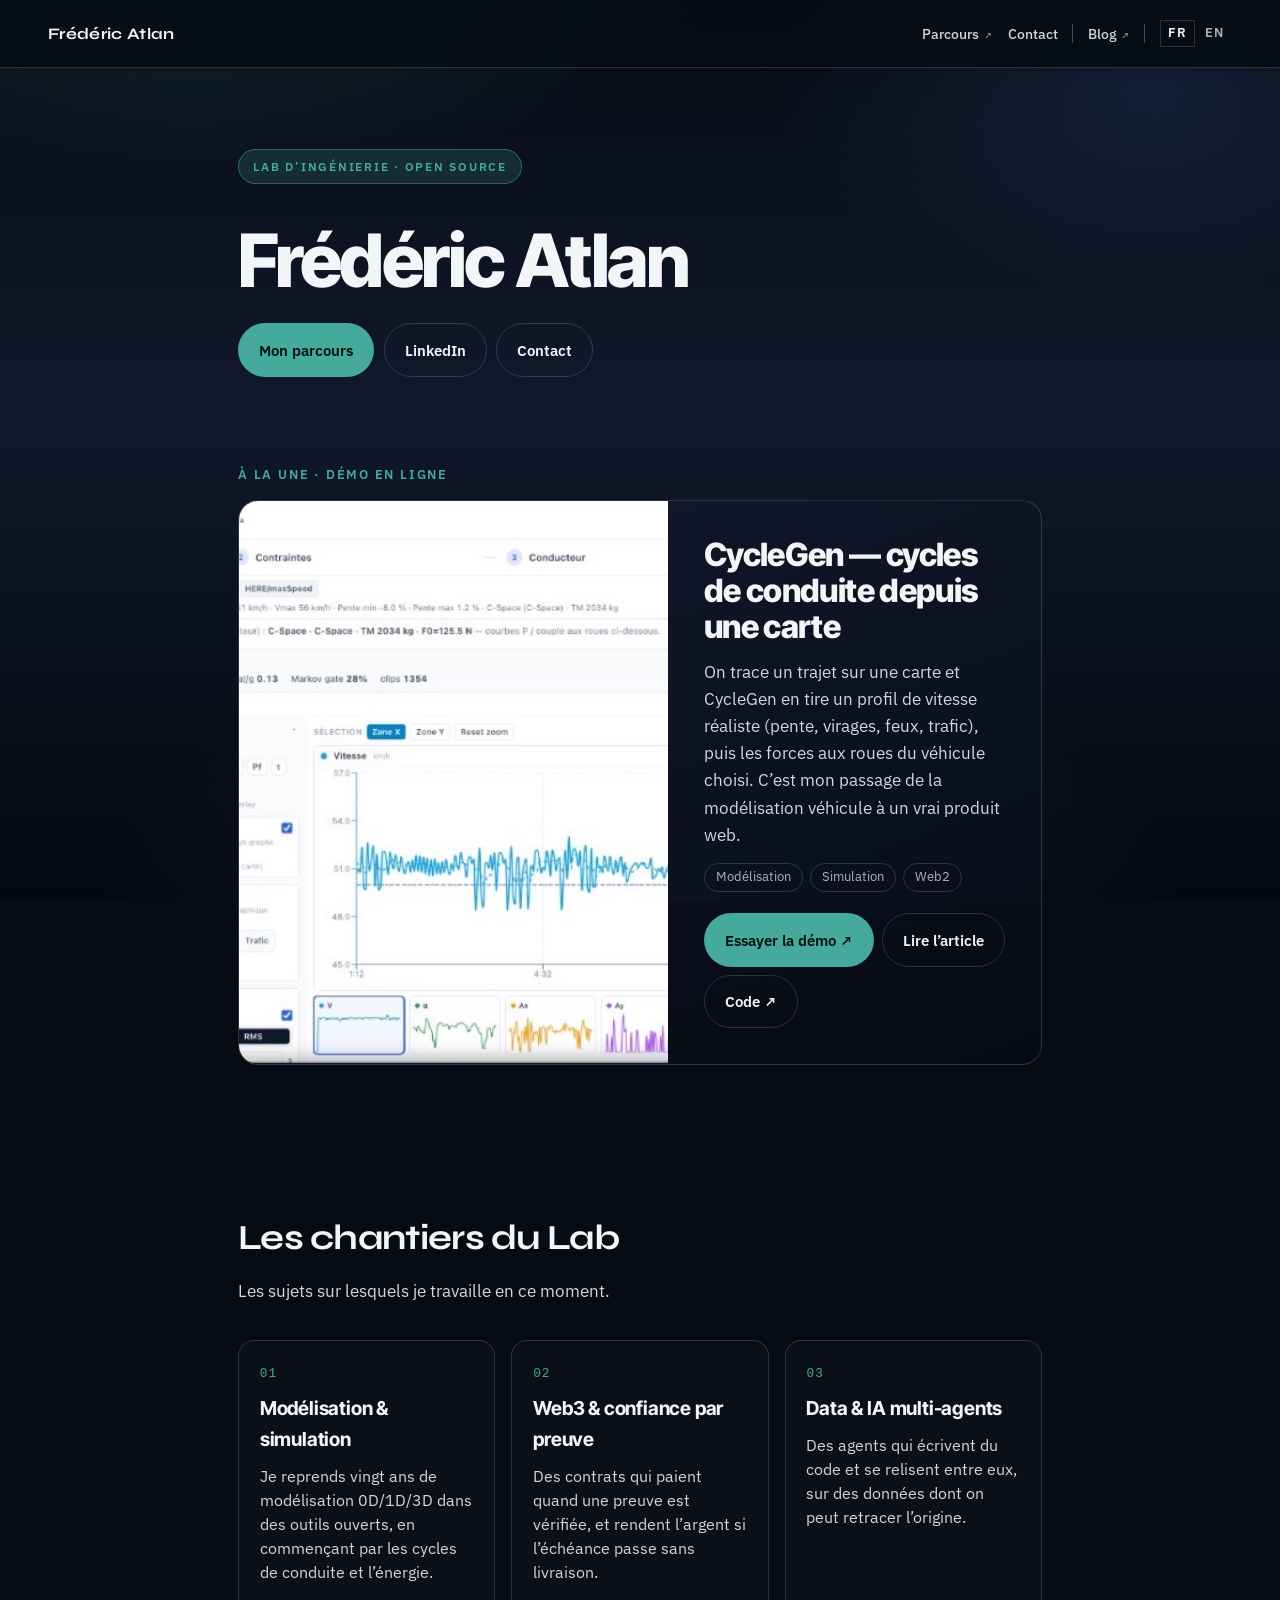
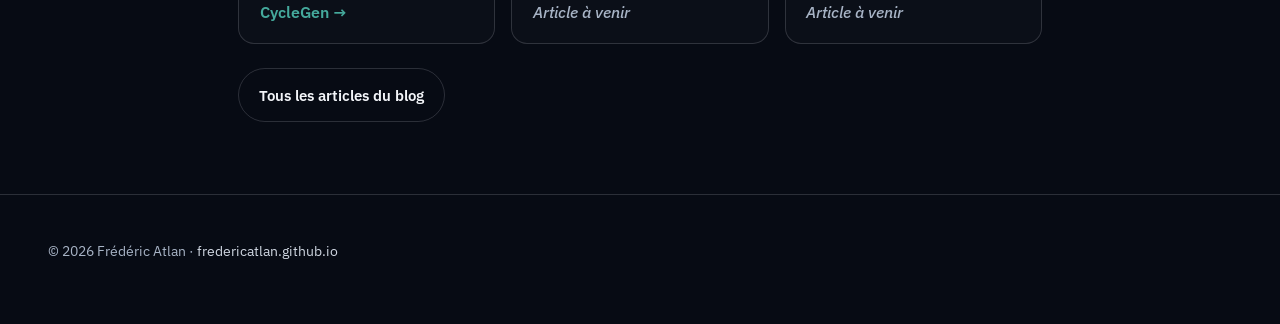
==== commit 46b67349: "publication: dev@1d2f16b" ====
--- a/index.html
+++ b/index.html
@@ -135,7 +135,6 @@
     <section class="section accueil-intro" aria-labelledby="accueil-titre">
       <p class="hero-badge">Lab d’ingénierie · open source</p>
       <h1 class="accueil-nom" id="accueil-titre">Frédéric Atlan</h1>
-      <p class="accueil-lead">Ce site rassemble ce que je construis à côté de mon parcours d’ingénieur&nbsp;: des outils de simulation, des contrats Web3, des essais avec des agents. Chaque projet est publié avec son code et, quand c’est possible, une démo à essayer.</p>
       <p class="accueil-liens">
         <a class="btn btn-primary" href="/parcours/">Mon parcours</a>
         <a class="btn btn-ghost" href="https://www.linkedin.com/in/frederic-atlan-97200/" target="_blank" rel="noopener noreferrer">LinkedIn</a>
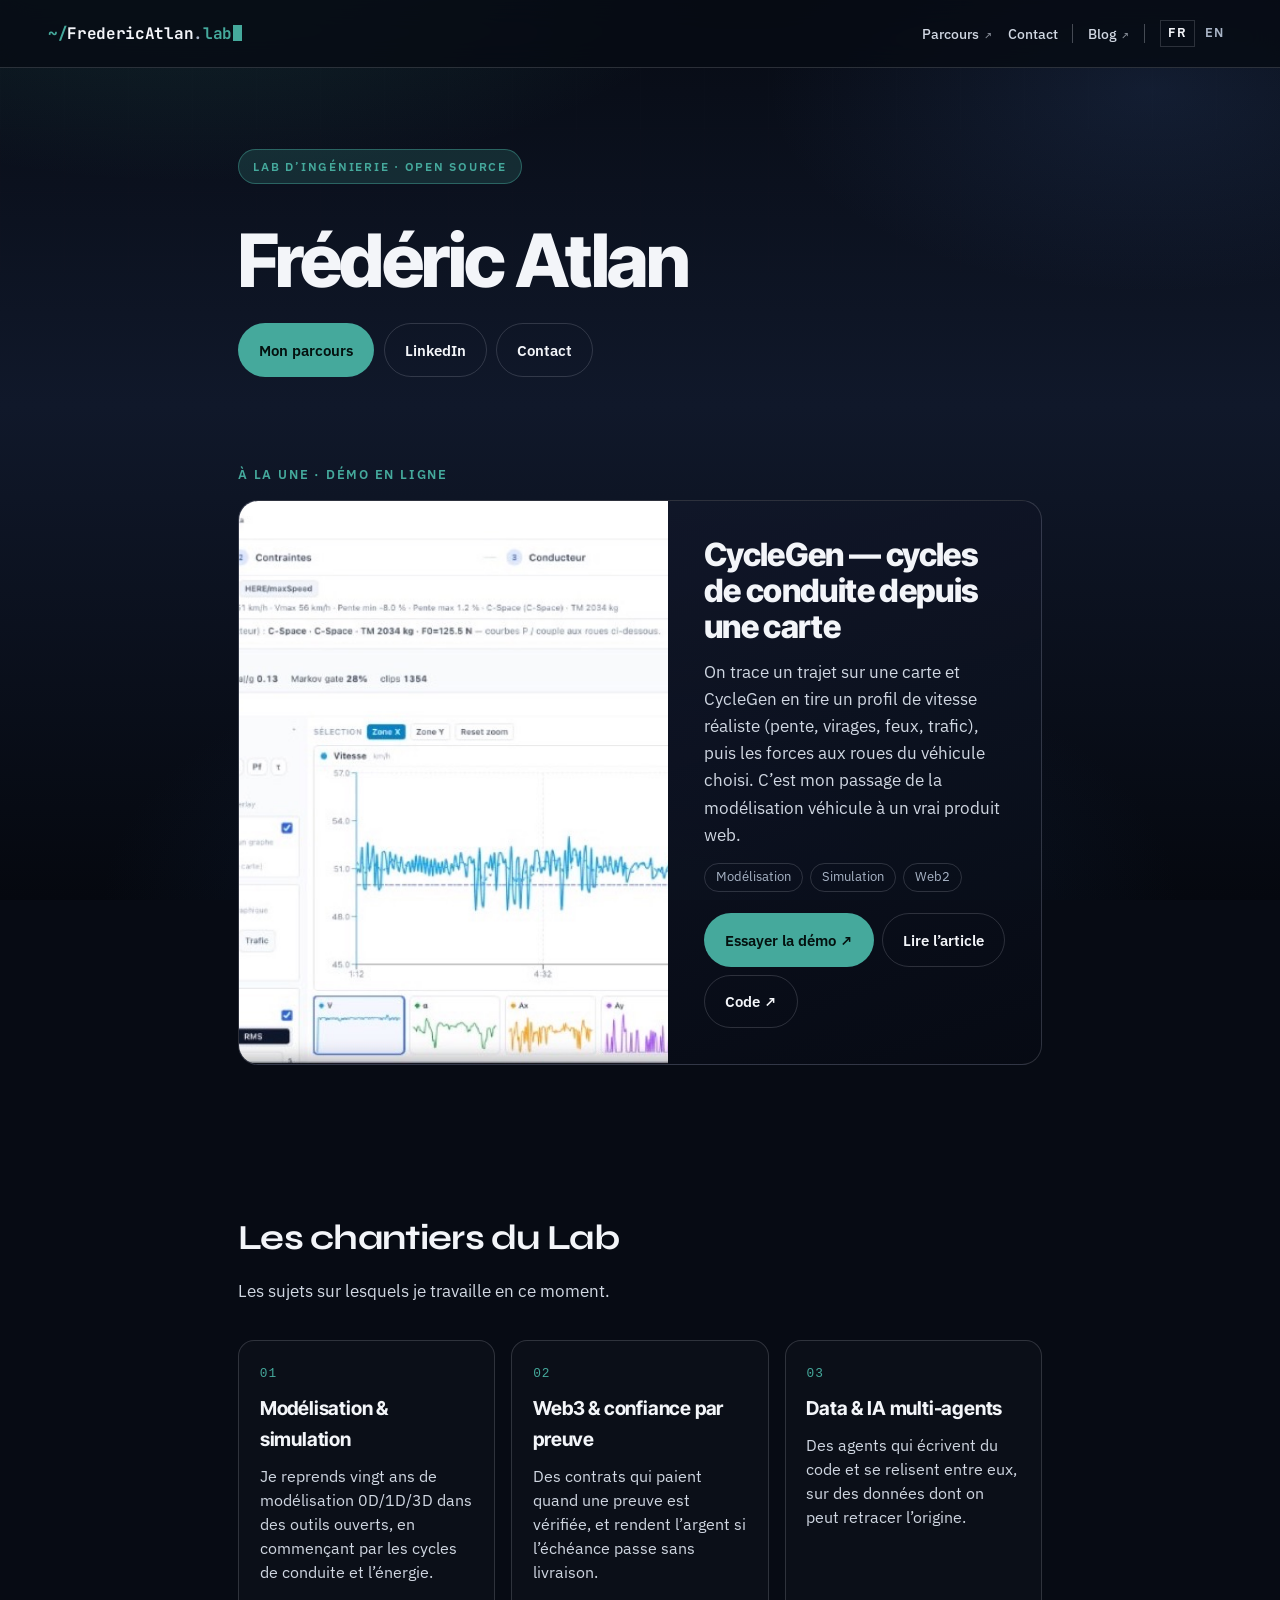
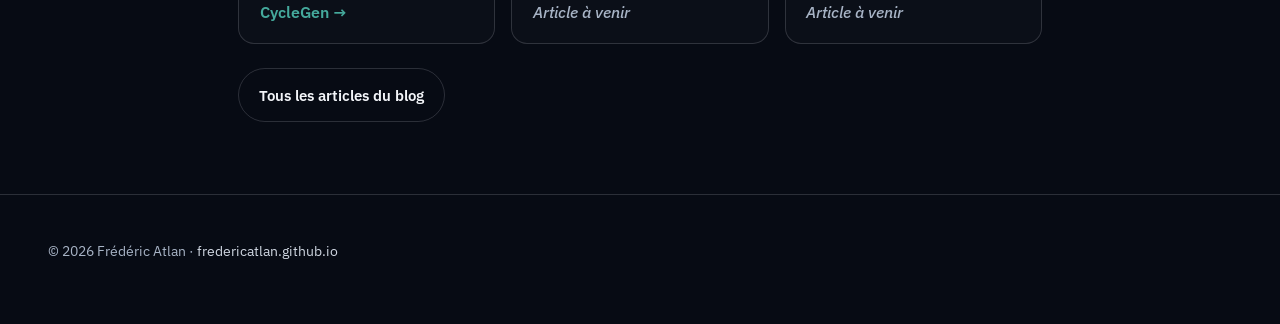
==== commit a751b1a0: "publication: dev@d5111c8" ====
--- a/index.html
+++ b/index.html
@@ -3,7 +3,7 @@
 <head>
   <meta charset="utf-8" />
   <meta name="viewport" content="width=device-width, initial-scale=1" />
-  <title>Frédéric Atlan — Direction technique Data, IA &amp; Cybersécurité</title>
+  <title>FredericAtlan Lab — Frédéric Atlan, direction technique Data, IA &amp; Cybersécurité</title>
   <meta name="description" content="Concevoir, simuler, sécuriser : ex-Architecte Synthèse Numérique (20+ ans de modélisation multiphysique 0D/1D/3D des groupes motopropulseurs), en route vers la direction technique Data, IA &amp; Cybersécurité. Lab personnel open source : Web2, Web3, ingénierie Data, systèmes multi-agents." />
   <meta name="author" content="Frédéric Atlan" />
   <meta name="robots" content="index, follow, max-image-preview:large, max-snippet:-1" />
@@ -15,8 +15,8 @@
   <link rel="alternate" hreflang="x-default" href="https://fredericatlan.github.io/" />
   <meta name="theme-color" content="#070b14" />
 
-  <meta property="og:site_name" content="Frédéric Atlan" />
-  <meta property="og:title" content="Frédéric Atlan — Direction technique Data, IA &amp; Cybersécurité" />
+  <meta property="og:site_name" content="FredericAtlan Lab" />
+  <meta property="og:title" content="FredericAtlan Lab — Frédéric Atlan, direction technique Data, IA &amp; Cybersécurité" />
   <meta property="og:description" content="Ex-Architecte Synthèse Numérique (20+ ans de modélisation multiphysique), en route vers la direction technique Data, IA &amp; Cybersécurité. Lab open source : Web2, Web3, Data, multi-agents." />
   <meta property="og:type" content="profile" />
   <meta property="og:url" content="https://fredericatlan.github.io/" />
@@ -31,14 +31,15 @@
   <meta property="profile:last_name" content="Atlan" />
 
   <meta name="twitter:card" content="summary_large_image" />
-  <meta name="twitter:title" content="Frédéric Atlan — Direction technique Data, IA &amp; Cybersécurité" />
+  <meta name="twitter:title" content="FredericAtlan Lab — Frédéric Atlan, direction technique Data, IA &amp; Cybersécurité" />
   <meta name="twitter:description" content="Ex-Architecte Synthèse Numérique (20+ ans de modélisation multiphysique), en route vers la direction technique Data, IA &amp; Cybersécurité. Lab open source : Web2, Web3, Data, multi-agents." />
   <meta name="twitter:image" content="https://fredericatlan.github.io/assets/og-default.png" />
   <meta name="twitter:image:alt" content="CycleGen — atelier d’ingénierie (capture produit)" />
 
+  <link rel="icon" href="/assets/favicon.svg" type="image/svg+xml" />
   <link rel="preconnect" href="https://fonts.googleapis.com" />
   <link rel="preconnect" href="https://fonts.gstatic.com" crossorigin />
-  <link href="https://fonts.googleapis.com/css2?family=Syne:wght@500;600;700;800&family=Inter+Tight:wght@600;800&family=IBM+Plex+Sans:ital,wght@0,400;0,500;0,600;1,400&display=swap" rel="stylesheet" />
+  <link href="https://fonts.googleapis.com/css2?family=JetBrains+Mono:wght@500;700&family=Syne:wght@500;600;700;800&family=Inter+Tight:wght@600;800&family=IBM+Plex+Sans:ital,wght@0,400;0,500;0,600;1,400&display=swap" rel="stylesheet" />
   <link rel="stylesheet" href="styles.css" />
 
   <script type="application/ld+json">
@@ -49,7 +50,7 @@
         "@type": "WebSite",
         "@id": "https://fredericatlan.github.io/#website",
         "url": "https://fredericatlan.github.io/",
-        "name": "Frédéric Atlan",
+        "name": "FredericAtlan Lab",
         "description": "Page personnelle de Frédéric Atlan — concevoir, simuler, sécuriser : de la modélisation multiphysique aux systèmes Web2, Web3, Data & IA.",
         "inLanguage": "fr-FR",
         "publisher": { "@id": "https://fredericatlan.github.io/#person" }
@@ -113,7 +114,7 @@
   <div class="atmosphere" aria-hidden="true"></div>
 
   <header class="site-header">
-    <a class="brand" href="/">Frédéric Atlan</a>
+    <a class="brand" href="/" aria-label="FredericAtlan Lab, accueil"><span class="brand-tilde">~/</span>FredericAtlan<span class="brand-dot">.</span><span class="brand-lab">lab</span><span class="brand-cursor" aria-hidden="true"></span></a>
     <nav class="nav" aria-label="Navigation principale">
       <span class="nav-cluster" role="group" aria-label="Profil">
         <a class="nav-page" href="/parcours/">Parcours</a>
--- a/styles.css
+++ b/styles.css
@@ -83,14 +83,28 @@
 }
 
 .brand {
-  font-family: var(--display);
+  font-family: "JetBrains Mono", ui-monospace, monospace;
   font-weight: 700;
   font-size: 1rem;
-  letter-spacing: 0.02em;
+  letter-spacing: -0.02em;
   text-decoration: none;
   color: var(--paper);
   flex-shrink: 0;
-}
+  white-space: nowrap;
+}
+.brand-tilde, .brand-lab { color: var(--accent); }
+.brand-dot { color: var(--muted); font-weight: 500; }
+.brand-cursor {
+  display: inline-block;
+  width: 0.55em;
+  height: 1em;
+  margin-left: 0.08em;
+  vertical-align: -0.14em;
+  background: var(--accent);
+  animation: brand-curseur 1.1s steps(1) infinite;
+}
+@keyframes brand-curseur { 50% { opacity: 0; } }
+@media (prefers-reduced-motion: reduce) { .brand-cursor { animation: none; } }
 
 .nav {
   display: flex;
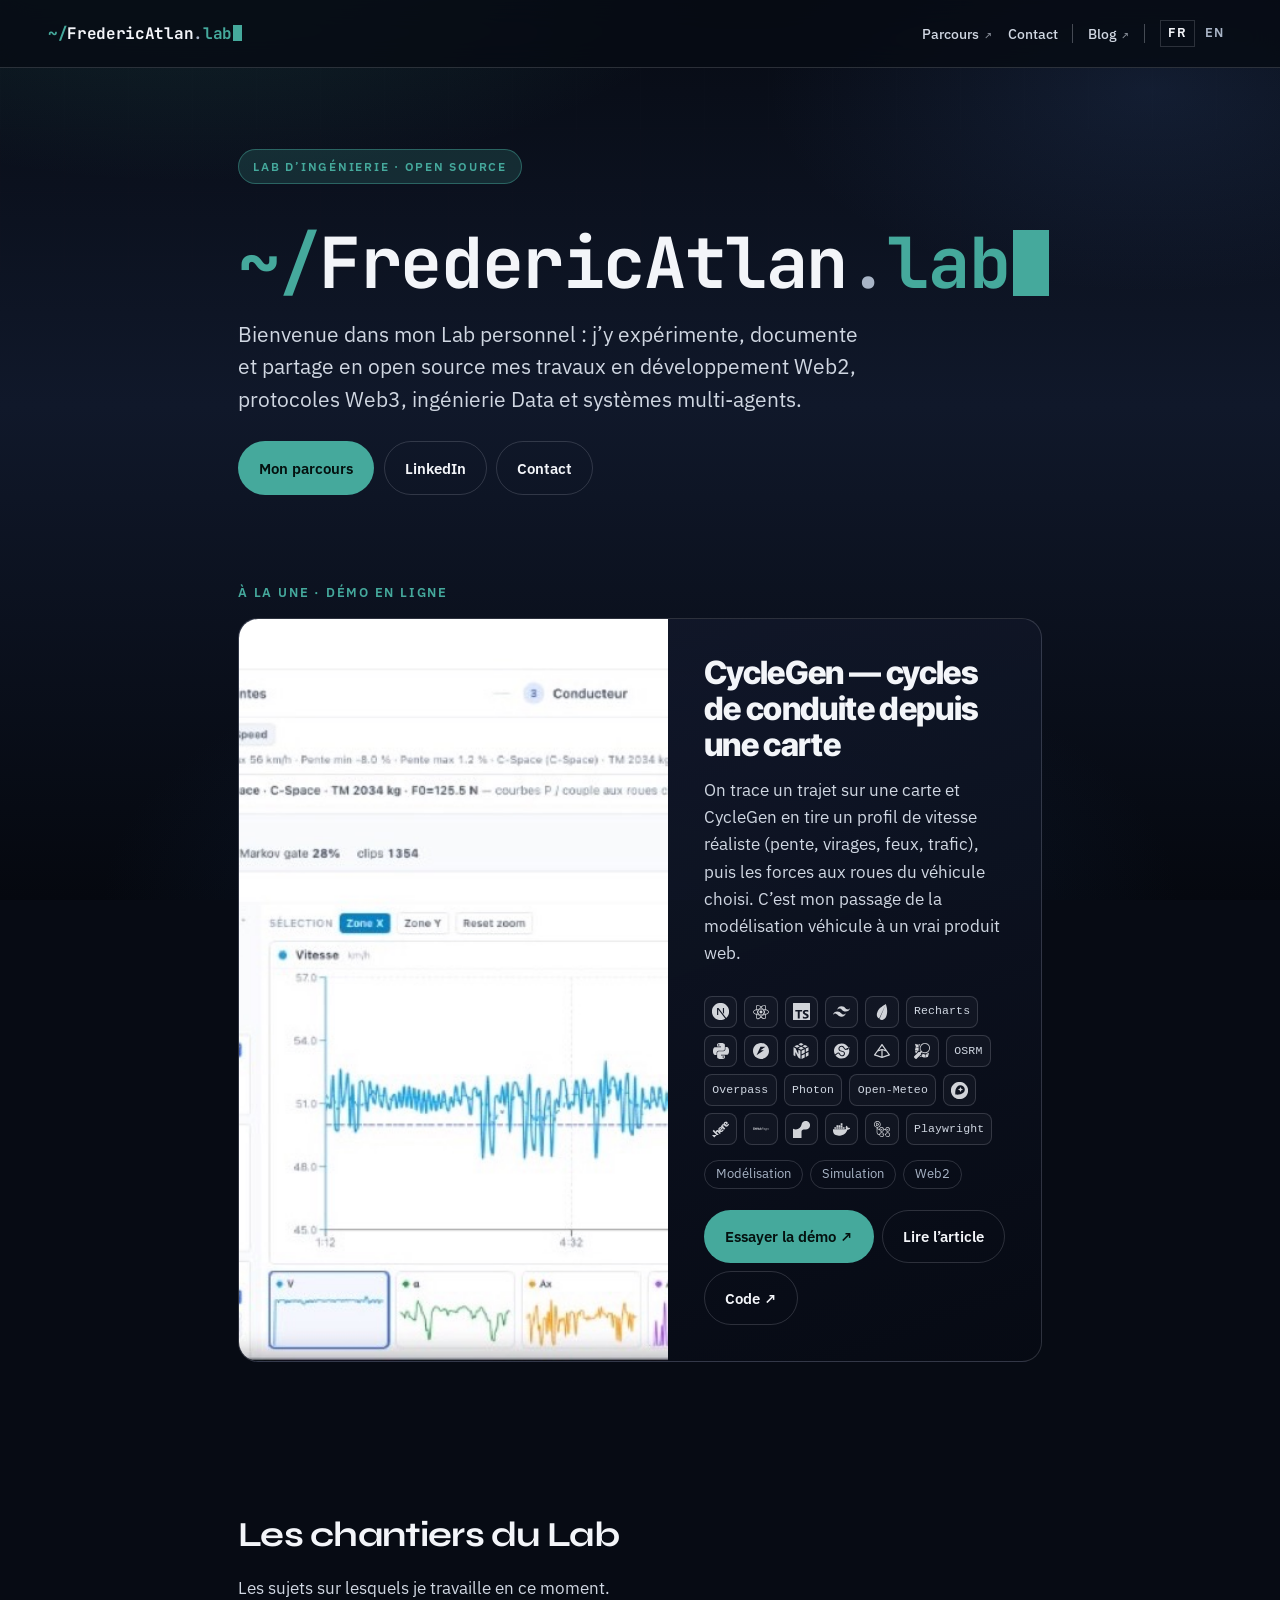
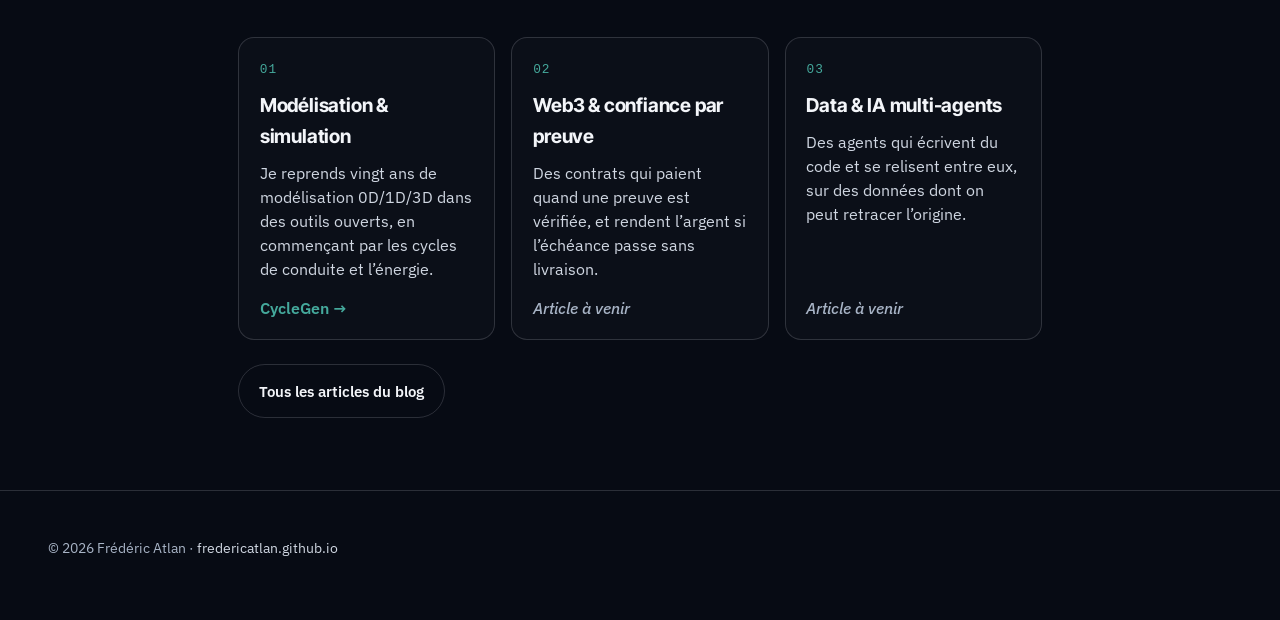
==== commit 8491bf96: "publication: dev@b0520e3" ====
--- a/index.html
+++ b/index.html
@@ -135,7 +135,8 @@
   <main id="top">
     <section class="section accueil-intro" aria-labelledby="accueil-titre">
       <p class="hero-badge">Lab d’ingénierie · open source</p>
-      <h1 class="accueil-nom" id="accueil-titre">Frédéric Atlan</h1>
+      <h1 class="accueil-nom accueil-logo" id="accueil-titre" aria-label="FredericAtlan Lab, le Lab de Frédéric Atlan"><span class="brand-tilde">~/</span>FredericAtlan<span class="brand-dot">.</span><span class="brand-lab">lab</span><span class="brand-cursor" aria-hidden="true"></span></h1>
+      <p class="accueil-lead">Bienvenue dans mon Lab personnel&nbsp;: j’y expérimente, documente et partage en open source mes travaux en développement Web2, protocoles Web3, ingénierie Data et systèmes multi-agents.</p>
       <p class="accueil-liens">
         <a class="btn btn-primary" href="/parcours/">Mon parcours</a>
         <a class="btn btn-ghost" href="https://www.linkedin.com/in/frederic-atlan-97200/" target="_blank" rel="noopener noreferrer">LinkedIn</a>
@@ -150,6 +151,9 @@
         <div class="une-corps">
           <h2 id="une-titre"><a href="/blog/cyclegen-architecture-pipeline.html">CycleGen — cycles de conduite depuis une carte</a></h2>
           <p>On trace un trajet sur une carte et CycleGen en tire un profil de vitesse réaliste (pente, virages, feux, trafic), puis les forces aux roues du véhicule choisi. C’est mon passage de la modélisation véhicule à un vrai produit web.</p>
+          <!-- tech: cyclegen-architecture-pipeline -->
+          <ul class="tech-icones" aria-label="Technologies"><li title="Next.js"><span class="tech-ico" style="--ico: url('/blog/assets/icones/nextdotjs.svg')" aria-hidden="true"></span><span class="tech-nom">Next.js</span></li><li title="React"><span class="tech-ico" style="--ico: url('/blog/assets/icones/react.svg')" aria-hidden="true"></span><span class="tech-nom">React</span></li><li title="TypeScript"><span class="tech-ico" style="--ico: url('/blog/assets/icones/typescript.svg')" aria-hidden="true"></span><span class="tech-nom">TypeScript</span></li><li title="Tailwind CSS"><span class="tech-ico" style="--ico: url('/blog/assets/icones/tailwindcss.svg')" aria-hidden="true"></span><span class="tech-nom">Tailwind CSS</span></li><li title="Leaflet"><span class="tech-ico" style="--ico: url('/blog/assets/icones/leaflet.svg')" aria-hidden="true"></span><span class="tech-nom">Leaflet</span></li><li class="tech-texte" title="Recharts">Recharts</li><li title="Python"><span class="tech-ico" style="--ico: url('/blog/assets/icones/python.svg')" aria-hidden="true"></span><span class="tech-nom">Python</span></li><li title="FastAPI"><span class="tech-ico" style="--ico: url('/blog/assets/icones/fastapi.svg')" aria-hidden="true"></span><span class="tech-nom">FastAPI</span></li><li title="NumPy"><span class="tech-ico" style="--ico: url('/blog/assets/icones/numpy.svg')" aria-hidden="true"></span><span class="tech-nom">NumPy</span></li><li title="SciPy"><span class="tech-ico" style="--ico: url('/blog/assets/icones/scipy.svg')" aria-hidden="true"></span><span class="tech-nom">SciPy</span></li><li title="Pydantic"><span class="tech-ico" style="--ico: url('/blog/assets/icones/pydantic.svg')" aria-hidden="true"></span><span class="tech-nom">Pydantic</span></li><li title="OpenStreetMap"><span class="tech-ico" style="--ico: url('/blog/assets/icones/openstreetmap.svg')" aria-hidden="true"></span><span class="tech-nom">OpenStreetMap</span></li><li class="tech-texte" title="OSRM">OSRM</li><li class="tech-texte" title="Overpass">Overpass</li><li class="tech-texte" title="Photon · Nominatim">Photon</li><li class="tech-texte" title="Open-Meteo · Open-Elevation · OpenTopoData">Open-Meteo</li><li title="Mapbox"><span class="tech-ico" style="--ico: url('/blog/assets/icones/mapbox.svg')" aria-hidden="true"></span><span class="tech-nom">Mapbox</span></li><li title="HERE"><span class="tech-ico" style="--ico: url('/blog/assets/icones/here.svg')" aria-hidden="true"></span><span class="tech-nom">HERE</span></li><li title="GitHub Pages"><span class="tech-ico" style="--ico: url('/blog/assets/icones/githubpages.svg')" aria-hidden="true"></span><span class="tech-nom">GitHub Pages</span></li><li title="Render"><span class="tech-ico" style="--ico: url('/blog/assets/icones/render.svg')" aria-hidden="true"></span><span class="tech-nom">Render</span></li><li title="Docker"><span class="tech-ico" style="--ico: url('/blog/assets/icones/docker.svg')" aria-hidden="true"></span><span class="tech-nom">Docker</span></li><li title="GitHub Actions"><span class="tech-ico" style="--ico: url('/blog/assets/icones/githubactions.svg')" aria-hidden="true"></span><span class="tech-nom">GitHub Actions</span></li><li class="tech-texte" title="Playwright">Playwright</li></ul>
+          <!-- /tech -->
           <ul class="une-tags" aria-label="Thèmes"><li>Modélisation</li><li>Simulation</li><li>Web2</li></ul>
           <p class="une-actions">
             <a class="btn btn-primary" href="https://fredericatlan.github.io/CycleGen/" target="_blank" rel="noopener noreferrer">Essayer la démo ↗</a>
--- a/styles.css
+++ b/styles.css
@@ -1357,3 +1357,133 @@
   .une-carte { grid-template-columns: 1fr; }
   .une-visuel img { aspect-ratio: 16 / 10; height: auto; }
 }
+
+/* ——— Bloc « stack » des articles ——— */
+.stack { margin: 1.5rem 0 2rem; display: grid; gap: 1.25rem; }
+.stack-groupe h3 { margin: 0 0 0.6rem; font-size: 0.8rem; font-weight: 600; letter-spacing: 0.12em; text-transform: uppercase; color: var(--muted); }
+.stack-liste { display: grid; grid-template-columns: repeat(auto-fill, minmax(230px, 1fr)); gap: 0.6rem; margin: 0; padding: 0; list-style: none; }
+.stack-liste li {
+  display: grid;
+  grid-template-columns: 2.25rem 1fr;
+  grid-template-rows: auto auto;
+  column-gap: 0.7rem;
+  align-items: center;
+  padding: 0.7rem 0.85rem;
+  border: 1px solid var(--line);
+  border-radius: 12px;
+  background: rgba(255, 255, 255, 0.025);
+}
+.stack-ico {
+  grid-row: 1 / 3;
+  width: 2.25rem;
+  height: 2.25rem;
+  border-radius: 9px;
+  background: rgba(255, 255, 255, 0.06);
+  position: relative;
+}
+.stack-ico::after {
+  content: "";
+  position: absolute;
+  inset: 0.45rem;
+  background: var(--paper);
+  -webkit-mask: var(--ico) center / contain no-repeat;
+  mask: var(--ico) center / contain no-repeat;
+}
+.stack-ico.is-generique::after { background: var(--accent); }
+.stack-nom { font-weight: 600; color: var(--paper); font-size: 0.95rem; line-height: 1.2; }
+.stack-role { color: var(--muted); font-size: 0.85rem; line-height: 1.35; }
+.stack-optionnel .stack-liste li { border-style: dashed; }
+
+/* ——— Schéma pipeline (articles) ——— */
+.pipe { margin: 1.5rem 0 2rem; }
+.pipe-voies { display: grid; grid-template-columns: 1fr 1fr; gap: 1rem; align-items: start; }
+.pipe-voie { border: 1px solid var(--line); border-radius: 16px; padding: 1rem 1rem 1.1rem; background: rgba(255, 255, 255, 0.02); }
+.pipe-lente { border-color: rgba(122, 162, 255, 0.35); }
+.pipe-rapide { border-color: rgba(69, 169, 156, 0.5); background: rgba(69, 169, 156, 0.05); }
+.pipe-titre { margin: 0 0 0.9rem; font-weight: 700; color: var(--paper); display: flex; flex-direction: column; gap: 0.15rem; }
+.pipe-titre span { font-weight: 400; font-size: 0.85rem; color: var(--muted); }
+.pipe-voie ol { list-style: none; margin: 0; padding: 0; display: grid; gap: 0.55rem; }
+.pipe-voie li {
+  position: relative;
+  display: grid;
+  grid-template-columns: 1.7rem 1fr auto;
+  grid-template-areas: "num nom ou" "num det det";
+  column-gap: 0.6rem;
+  align-items: center;
+  padding: 0.55rem 0.7rem;
+  border-radius: 10px;
+  background: rgba(7, 11, 20, 0.55);
+  border: 1px solid var(--line);
+}
+.pipe-voie li + li::before {
+  content: "";
+  position: absolute;
+  left: calc(0.7rem + 0.85rem - 1px);
+  top: -0.6rem;
+  width: 2px;
+  height: 0.6rem;
+  background: var(--line);
+}
+.pipe-num { grid-area: num; width: 1.7rem; height: 1.7rem; border-radius: 50%; display: grid; place-items: center; font: 600 0.8rem "IBM Plex Mono", ui-monospace, monospace; color: var(--ink); background: #7aa2ff; }
+.pipe-rapide .pipe-num { background: var(--accent); }
+.pipe-voie b { grid-area: nom; color: var(--paper); font-size: 0.95rem; }
+.pipe-det { grid-area: det; color: var(--muted); font-size: 0.85rem; line-height: 1.35; }
+.pipe-ou { grid-area: ou; font: 500 0.7rem "IBM Plex Mono", ui-monospace, monospace; letter-spacing: 0.06em; text-transform: uppercase; color: var(--muted); border: 1px solid var(--line); border-radius: 999px; padding: 0.1rem 0.45rem; }
+.pipe-ou.is-atelier { color: var(--accent); border-color: rgba(69, 169, 156, 0.5); }
+.pipe-cache { margin: 0.8rem 0 0; padding: 0.5rem 0.7rem; border: 1px dashed rgba(69, 169, 156, 0.6); border-radius: 10px; color: var(--accent); font-size: 0.88rem; font-weight: 600; text-align: center; }
+.pipe-cache::after { content: " →"; }
+.pipe figcaption { margin-top: 0.7rem; color: var(--muted); font-size: 0.9rem; }
+@media (max-width: 760px) {
+  .pipe-voies { grid-template-columns: 1fr; }
+  .pipe-cache::after { content: " ↓"; }
+}
+
+/* Articles : texte justifié sur toute la largeur de la colonne */
+.page-projects.article .prose p,
+.page-projects.article .prose li,
+.page-projects.article .project-detail > p,
+.page-projects.article .article-hero .section-lead,
+.page-projects.article .demo-avertissement {
+  text-align: justify;
+  text-justify: inter-word;
+  hyphens: auto;
+  -webkit-hyphens: auto;
+  hyphenate-limit-chars: 7 3 3;
+}
+.page-projects.article .prose p,
+.page-projects.article .project-detail > p,
+.page-projects.article .prose pre.code-block,
+.page-projects.article .prose .katex-display,
+.page-projects.article .demo-avertissement { max-width: none; }
+.page-projects.article .prose p,
+.page-projects.article .prose li { font-size: 1.1rem; line-height: 1.7; }
+.page-projects.article .article-hero .section-lead { max-width: 78ch; }
+.page-projects.article .shot { margin-left: 0; margin-right: 0; max-width: 100%; }
+.page-projects.article .shot img { width: 100%; }
+.page-projects.article .fold { max-width: none; }
+.nom-propre { hyphens: none; -webkit-hyphens: none; white-space: nowrap; }
+.page-projects.article .prose .stack li,
+.page-projects.article .prose .archi li,
+.page-projects.article .prose .pipe li { text-align: left; hyphens: manual; -webkit-hyphens: manual; font-size: inherit; }
+
+/* Accueil : le logo du site en grand, à la place du nom */
+.accueil-logo {
+  font-family: "JetBrains Mono", ui-monospace, monospace;
+  font-weight: 700;
+  font-size: clamp(1.9rem, 6.2vw, 4.4rem);
+  letter-spacing: -0.02em;
+  line-height: 1.1;
+  white-space: nowrap;
+}
+.accueil-logo .brand-cursor { width: 0.5em; height: 0.95em; margin-left: 0.06em; vertical-align: -0.12em; }
+
+/* Rangée d’icônes de la stack (cartes et haut d’article) */
+.tech-icones { display: flex; flex-wrap: wrap; align-items: center; gap: 0.45rem; margin: 0.9rem 0 0; padding: 0; list-style: none; }
+.tech-icones li { display: inline-flex; align-items: center; justify-content: center; min-width: 2rem; height: 2rem; padding: 0 0.45rem; border: 1px solid var(--line); border-radius: 8px; background: rgba(255, 255, 255, 0.03); margin: 0; }
+.tech-ico { display: block; width: 1.05rem; height: 1.05rem; background: var(--paper); -webkit-mask: var(--ico) center / contain no-repeat; mask: var(--ico) center / contain no-repeat; opacity: 0.85; }
+.tech-icones li:hover .tech-ico { background: var(--accent); opacity: 1; }
+.tech-nom { position: absolute; width: 1px; height: 1px; overflow: hidden; clip: rect(0 0 0 0); white-space: nowrap; }
+.tech-icones .tech-texte { font-family: "IBM Plex Mono", ui-monospace, monospace; font-size: 0.72rem; color: var(--fog); letter-spacing: 0.01em; }
+.article-hero .tech-icones { margin: 1.1rem 0 0; }
+.article-hero .tech-icones li { background: rgba(7, 11, 20, 0.55); }
+.page-projects.article .article-hero .tech-icones li { text-align: left; }
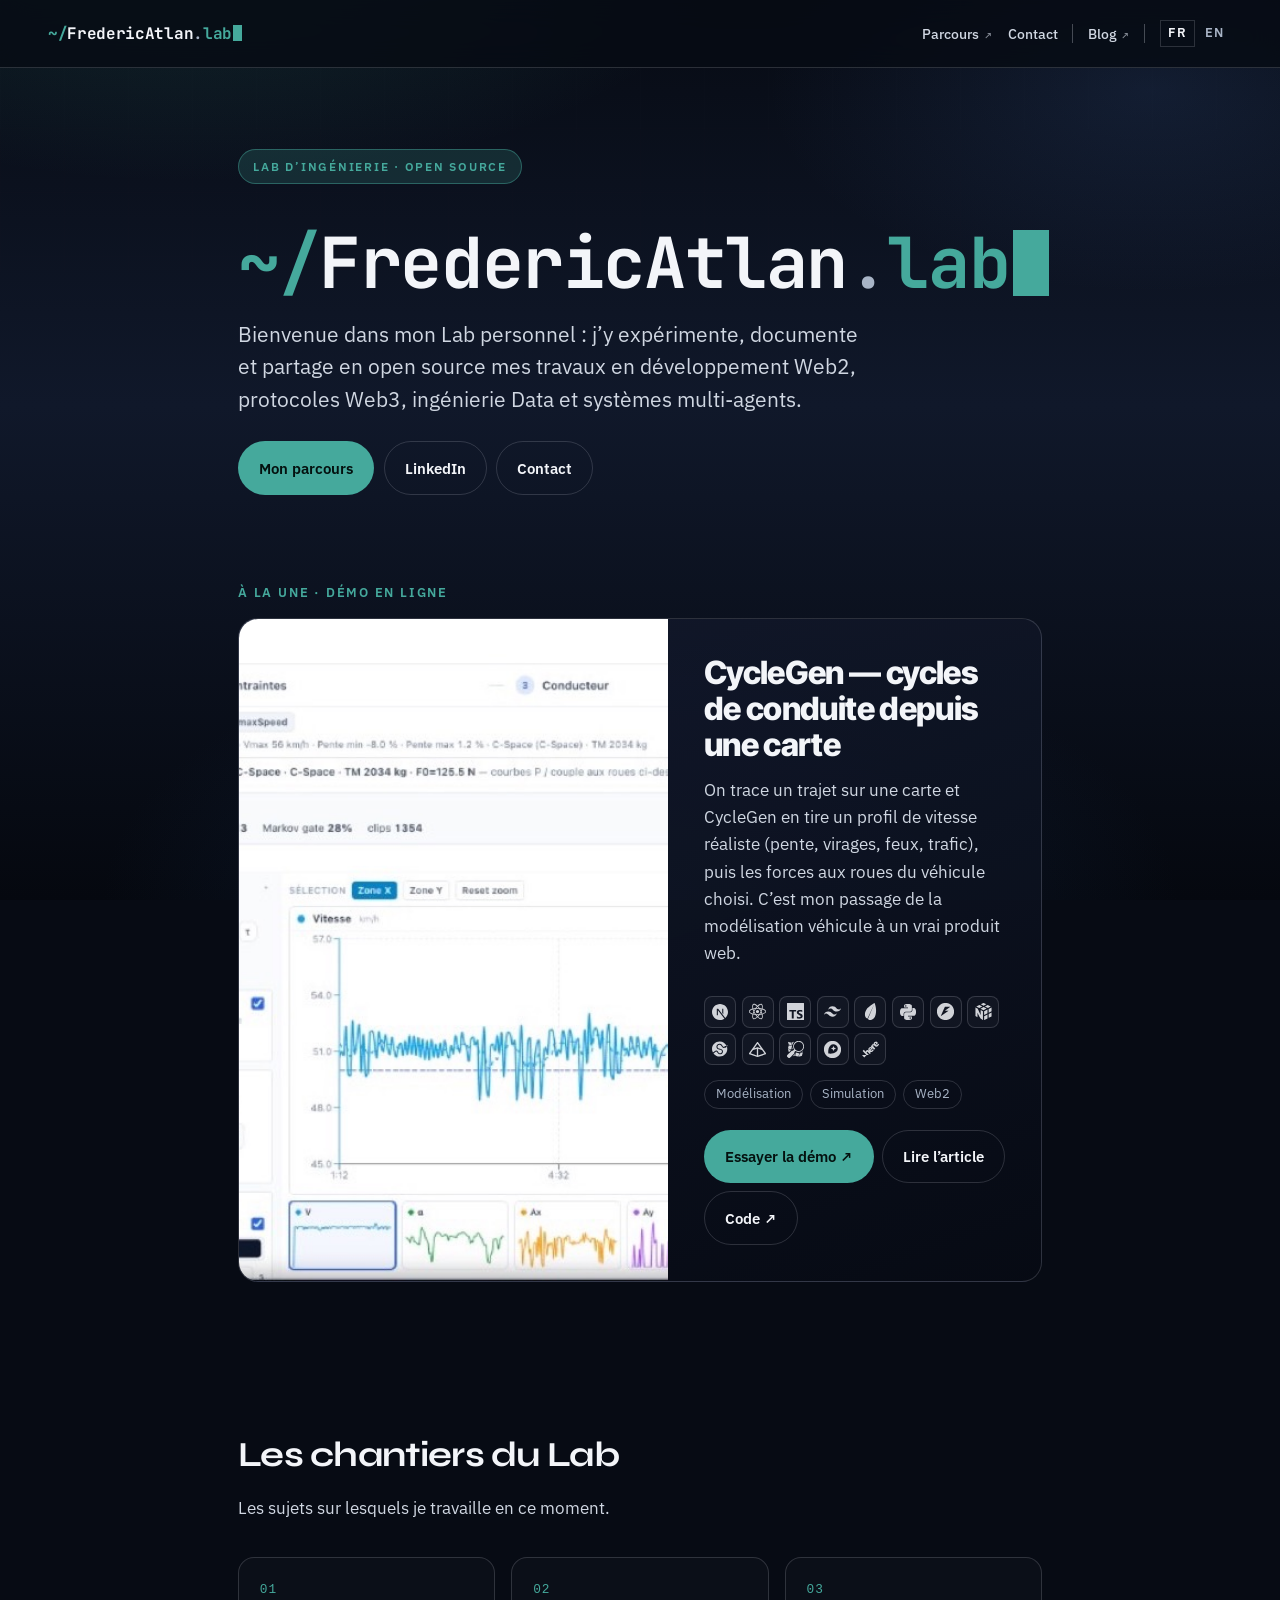
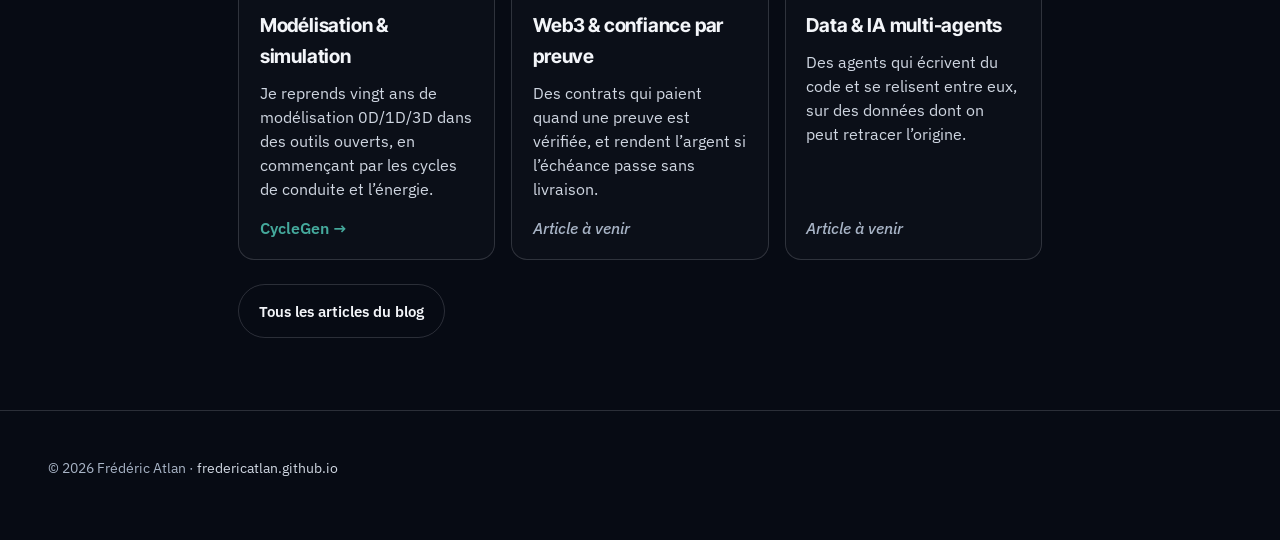
==== commit 88db8441: "publication: dev@e2cef50" ====
--- a/index.html
+++ b/index.html
@@ -152,7 +152,7 @@
           <h2 id="une-titre"><a href="/blog/cyclegen-architecture-pipeline.html">CycleGen — cycles de conduite depuis une carte</a></h2>
           <p>On trace un trajet sur une carte et CycleGen en tire un profil de vitesse réaliste (pente, virages, feux, trafic), puis les forces aux roues du véhicule choisi. C’est mon passage de la modélisation véhicule à un vrai produit web.</p>
           <!-- tech: cyclegen-architecture-pipeline -->
-          <ul class="tech-icones" aria-label="Technologies"><li title="Next.js"><span class="tech-ico" style="--ico: url('/blog/assets/icones/nextdotjs.svg')" aria-hidden="true"></span><span class="tech-nom">Next.js</span></li><li title="React"><span class="tech-ico" style="--ico: url('/blog/assets/icones/react.svg')" aria-hidden="true"></span><span class="tech-nom">React</span></li><li title="TypeScript"><span class="tech-ico" style="--ico: url('/blog/assets/icones/typescript.svg')" aria-hidden="true"></span><span class="tech-nom">TypeScript</span></li><li title="Tailwind CSS"><span class="tech-ico" style="--ico: url('/blog/assets/icones/tailwindcss.svg')" aria-hidden="true"></span><span class="tech-nom">Tailwind CSS</span></li><li title="Leaflet"><span class="tech-ico" style="--ico: url('/blog/assets/icones/leaflet.svg')" aria-hidden="true"></span><span class="tech-nom">Leaflet</span></li><li class="tech-texte" title="Recharts">Recharts</li><li title="Python"><span class="tech-ico" style="--ico: url('/blog/assets/icones/python.svg')" aria-hidden="true"></span><span class="tech-nom">Python</span></li><li title="FastAPI"><span class="tech-ico" style="--ico: url('/blog/assets/icones/fastapi.svg')" aria-hidden="true"></span><span class="tech-nom">FastAPI</span></li><li title="NumPy"><span class="tech-ico" style="--ico: url('/blog/assets/icones/numpy.svg')" aria-hidden="true"></span><span class="tech-nom">NumPy</span></li><li title="SciPy"><span class="tech-ico" style="--ico: url('/blog/assets/icones/scipy.svg')" aria-hidden="true"></span><span class="tech-nom">SciPy</span></li><li title="Pydantic"><span class="tech-ico" style="--ico: url('/blog/assets/icones/pydantic.svg')" aria-hidden="true"></span><span class="tech-nom">Pydantic</span></li><li title="OpenStreetMap"><span class="tech-ico" style="--ico: url('/blog/assets/icones/openstreetmap.svg')" aria-hidden="true"></span><span class="tech-nom">OpenStreetMap</span></li><li class="tech-texte" title="OSRM">OSRM</li><li class="tech-texte" title="Overpass">Overpass</li><li class="tech-texte" title="Photon · Nominatim">Photon</li><li class="tech-texte" title="Open-Meteo · Open-Elevation · OpenTopoData">Open-Meteo</li><li title="Mapbox"><span class="tech-ico" style="--ico: url('/blog/assets/icones/mapbox.svg')" aria-hidden="true"></span><span class="tech-nom">Mapbox</span></li><li title="HERE"><span class="tech-ico" style="--ico: url('/blog/assets/icones/here.svg')" aria-hidden="true"></span><span class="tech-nom">HERE</span></li><li title="GitHub Pages"><span class="tech-ico" style="--ico: url('/blog/assets/icones/githubpages.svg')" aria-hidden="true"></span><span class="tech-nom">GitHub Pages</span></li><li title="Render"><span class="tech-ico" style="--ico: url('/blog/assets/icones/render.svg')" aria-hidden="true"></span><span class="tech-nom">Render</span></li><li title="Docker"><span class="tech-ico" style="--ico: url('/blog/assets/icones/docker.svg')" aria-hidden="true"></span><span class="tech-nom">Docker</span></li><li title="GitHub Actions"><span class="tech-ico" style="--ico: url('/blog/assets/icones/githubactions.svg')" aria-hidden="true"></span><span class="tech-nom">GitHub Actions</span></li><li class="tech-texte" title="Playwright">Playwright</li></ul>
+          <ul class="tech-icones" aria-label="Technologies"><li title="Next.js"><span class="tech-ico" style="--ico: url('/blog/assets/icones/nextdotjs.svg')" aria-hidden="true"></span><span class="tech-nom">Next.js</span></li><li title="React"><span class="tech-ico" style="--ico: url('/blog/assets/icones/react.svg')" aria-hidden="true"></span><span class="tech-nom">React</span></li><li title="TypeScript"><span class="tech-ico" style="--ico: url('/blog/assets/icones/typescript.svg')" aria-hidden="true"></span><span class="tech-nom">TypeScript</span></li><li title="Tailwind CSS"><span class="tech-ico" style="--ico: url('/blog/assets/icones/tailwindcss.svg')" aria-hidden="true"></span><span class="tech-nom">Tailwind CSS</span></li><li title="Leaflet"><span class="tech-ico" style="--ico: url('/blog/assets/icones/leaflet.svg')" aria-hidden="true"></span><span class="tech-nom">Leaflet</span></li><li title="Python"><span class="tech-ico" style="--ico: url('/blog/assets/icones/python.svg')" aria-hidden="true"></span><span class="tech-nom">Python</span></li><li title="FastAPI"><span class="tech-ico" style="--ico: url('/blog/assets/icones/fastapi.svg')" aria-hidden="true"></span><span class="tech-nom">FastAPI</span></li><li title="NumPy"><span class="tech-ico" style="--ico: url('/blog/assets/icones/numpy.svg')" aria-hidden="true"></span><span class="tech-nom">NumPy</span></li><li title="SciPy"><span class="tech-ico" style="--ico: url('/blog/assets/icones/scipy.svg')" aria-hidden="true"></span><span class="tech-nom">SciPy</span></li><li title="Pydantic"><span class="tech-ico" style="--ico: url('/blog/assets/icones/pydantic.svg')" aria-hidden="true"></span><span class="tech-nom">Pydantic</span></li><li title="OpenStreetMap"><span class="tech-ico" style="--ico: url('/blog/assets/icones/openstreetmap.svg')" aria-hidden="true"></span><span class="tech-nom">OpenStreetMap</span></li><li title="Mapbox"><span class="tech-ico" style="--ico: url('/blog/assets/icones/mapbox.svg')" aria-hidden="true"></span><span class="tech-nom">Mapbox</span></li><li title="HERE"><span class="tech-ico" style="--ico: url('/blog/assets/icones/here.svg')" aria-hidden="true"></span><span class="tech-nom">HERE</span></li></ul>
           <!-- /tech -->
           <ul class="une-tags" aria-label="Thèmes"><li>Modélisation</li><li>Simulation</li><li>Web2</li></ul>
           <p class="une-actions">
--- a/styles.css
+++ b/styles.css
@@ -1487,3 +1487,5 @@
 .article-hero .tech-icones { margin: 1.1rem 0 0; }
 .article-hero .tech-icones li { background: rgba(7, 11, 20, 0.55); }
 .page-projects.article .article-hero .tech-icones li { text-align: left; }
+.tech-icones { gap: 0.35rem; }
+.tech-icones li { min-width: 0; width: 2rem; padding: 0; }
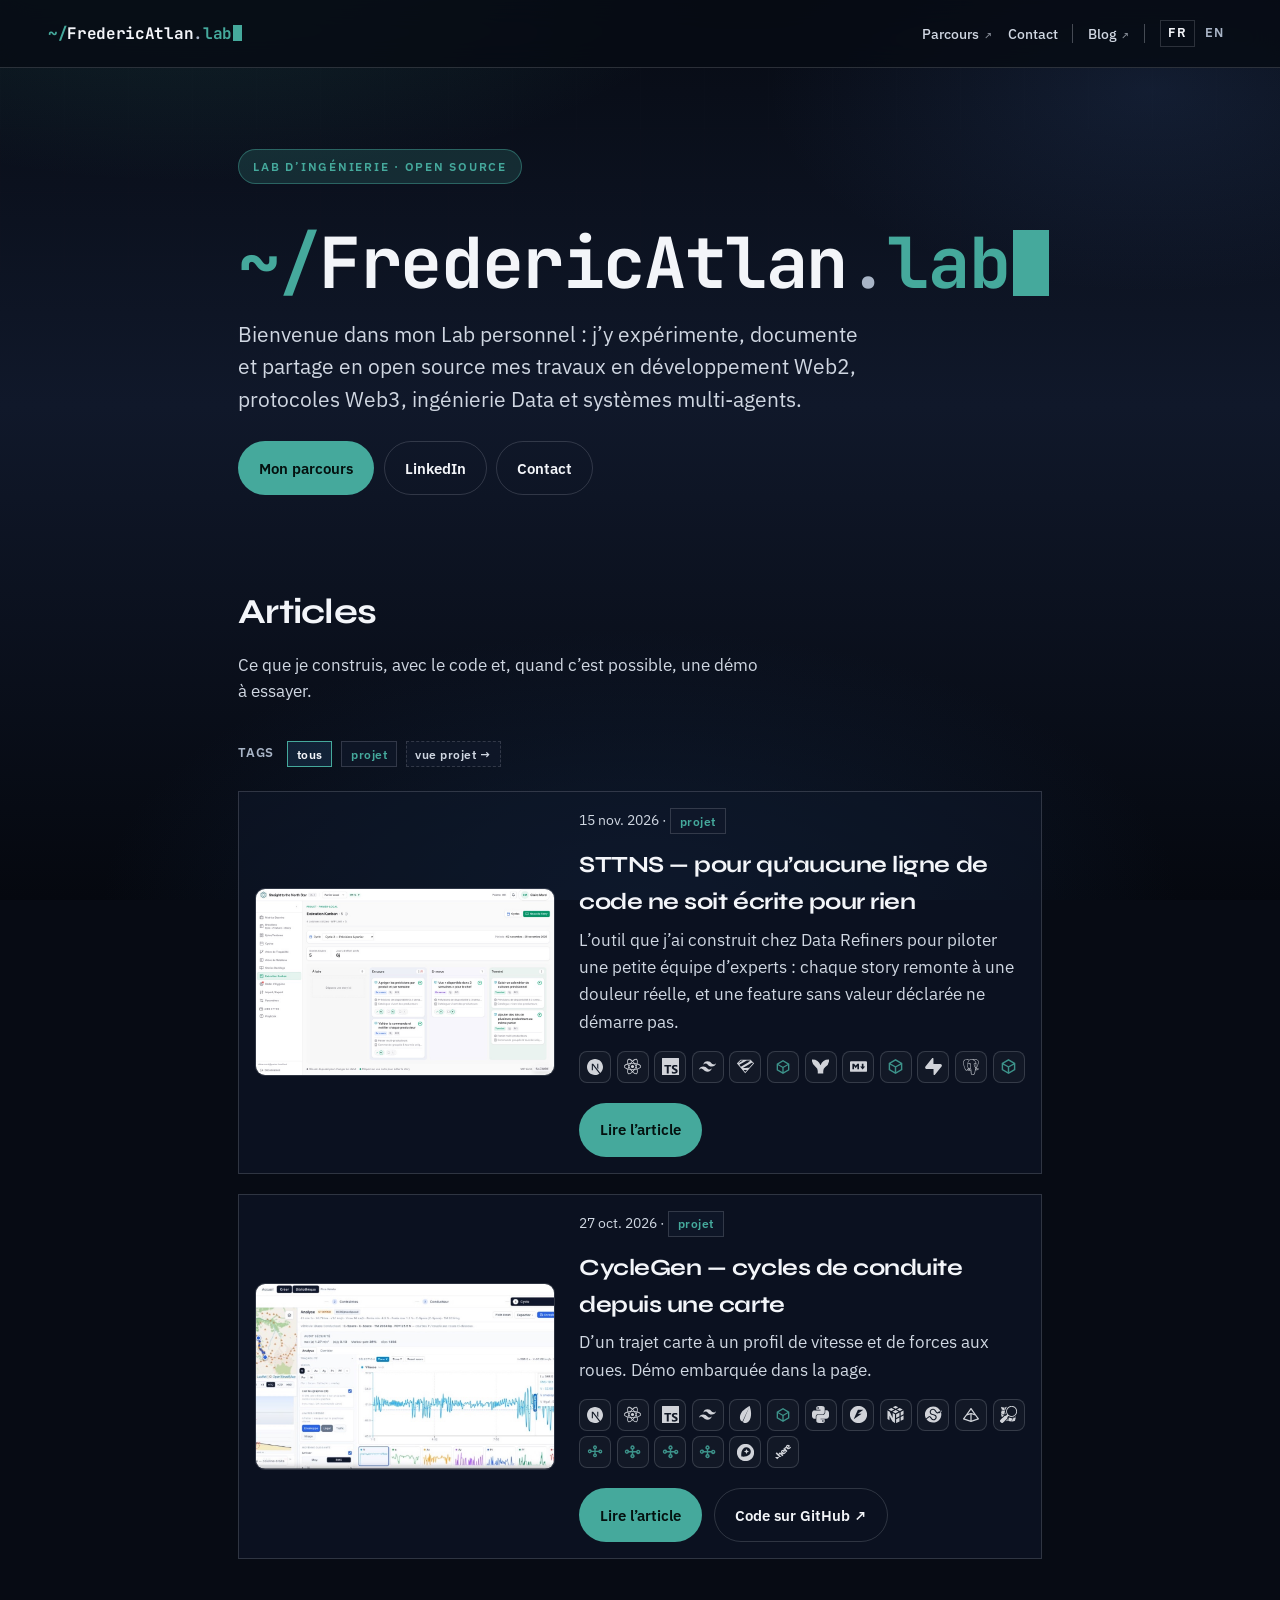
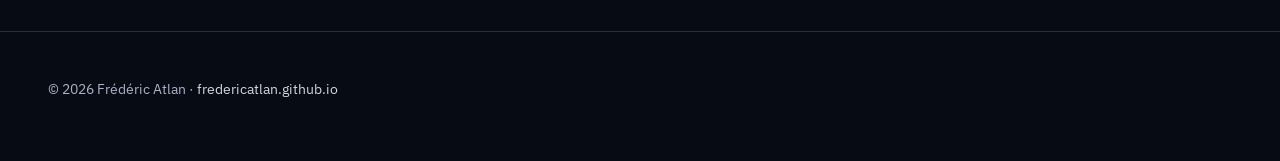
==== commit a3a586c1: "publication: dev@ce47e98" ====
--- a/index.html
+++ b/index.html
@@ -122,7 +122,7 @@
       </span>
       <span class="nav-sep" aria-hidden="true"></span>
       <span class="nav-cluster" role="group" aria-label="Publications">
-        <a class="nav-page" href="/blog/">Blog</a>
+        <a class="nav-page" href="/">Blog</a>
       </span>
       <span class="nav-sep" aria-hidden="true"></span>
       <span class="nav-cluster nav-lang" role="group" aria-label="Langue">
@@ -144,51 +144,53 @@
       </p>
     </section>
 
-    <section class="section une" aria-labelledby="une-titre">
-      <p class="une-kicker">À la une · démo en ligne</p>
-      <article class="une-carte">
-        <a class="une-visuel" href="/blog/cyclegen-architecture-pipeline.html" tabindex="-1" aria-hidden="true"><img src="/blog/assets/cyclegen/vignette.jpg" alt="" width="960" height="600" /></a>
-        <div class="une-corps">
-          <h2 id="une-titre"><a href="/blog/cyclegen-architecture-pipeline.html">CycleGen — cycles de conduite depuis une carte</a></h2>
-          <p>On trace un trajet sur une carte et CycleGen en tire un profil de vitesse réaliste (pente, virages, feux, trafic), puis les forces aux roues du véhicule choisi. C’est mon passage de la modélisation véhicule à un vrai produit web.</p>
+    <section class="section articles-accueil" aria-labelledby="articles-titre">
+      <h2 id="articles-titre">Articles</h2>
+      <p class="section-lead">Ce que je construis, avec le code et, quand c’est possible, une démo à essayer.</p>
+      <div class="tag-filter" role="navigation" aria-label="Filtrer par tag">
+        <span class="tag-filter-label">Tags</span>
+        <a class="tag tag-filter-btn is-active" href="/" data-filter="all">tous</a>
+        <a class="tag tag-filter-btn" href="/?tag=projet" data-filter="projet">projet</a>
+        <a class="tag tag-filter-btn tag-ghost" href="/blog/tags/projet.html">vue projet →</a>
+      </div>
+
+      <p class="tag-filter-status" id="filter-status" hidden></p>
+
+      <ul class="project-list" id="article-list">
+
+        <li class="project-card has-thumb" data-tags="projet" data-id="sttns-decision-os">
+          <a class="card-thumb" href="/blog/sttns-decision-os.html" tabindex="-1" aria-hidden="true"><img src="/blog/assets/sttns/vignette.jpg" alt="" width="960" height="600" loading="lazy" /></a>
+          <div>
+            <p class="project-meta"><time datetime="2026-11-15">15 nov. 2026</time> · <a class="tag" href="/blog/tags/projet.html">projet</a></p>
+            <h2><a href="/blog/sttns-decision-os.html">STTNS — pour qu’aucune ligne de code ne soit écrite pour rien</a></h2>
+            <p>L’outil que j’ai construit chez Data Refiners pour piloter une petite équipe d’experts&nbsp;: chaque story remonte à une douleur réelle, et une feature sans valeur déclarée ne démarre pas.</p>
+          <!-- tech: sttns-decision-os -->
+          <ul class="tech-icones" aria-label="Technologies"><li title="Next.js"><span class="tech-ico" style="--ico: url('/blog/assets/icones/nextdotjs.svg')" aria-hidden="true"></span><span class="tech-nom">Next.js</span></li><li title="React"><span class="tech-ico" style="--ico: url('/blog/assets/icones/react.svg')" aria-hidden="true"></span><span class="tech-nom">React</span></li><li title="TypeScript"><span class="tech-ico" style="--ico: url('/blog/assets/icones/typescript.svg')" aria-hidden="true"></span><span class="tech-nom">TypeScript</span></li><li title="Tailwind CSS"><span class="tech-ico" style="--ico: url('/blog/assets/icones/tailwindcss.svg')" aria-hidden="true"></span><span class="tech-nom">Tailwind CSS</span></li><li title="Zod"><span class="tech-ico" style="--ico: url('/blog/assets/icones/zod.svg')" aria-hidden="true"></span><span class="tech-nom">Zod</span></li><li title="React Flow"><span class="tech-ico is-generique" style="--ico: url('/blog/assets/icones/module.svg')" aria-hidden="true"></span><span class="tech-nom">React Flow</span></li><li title="Mermaid"><span class="tech-ico" style="--ico: url('/blog/assets/icones/mermaid.svg')" aria-hidden="true"></span><span class="tech-nom">Mermaid</span></li><li title="Markdown"><span class="tech-ico" style="--ico: url('/blog/assets/icones/markdown.svg')" aria-hidden="true"></span><span class="tech-nom">Markdown</span></li><li title="KaTeX"><span class="tech-ico is-generique" style="--ico: url('/blog/assets/icones/module.svg')" aria-hidden="true"></span><span class="tech-nom">KaTeX</span></li><li title="Supabase"><span class="tech-ico" style="--ico: url('/blog/assets/icones/supabase.svg')" aria-hidden="true"></span><span class="tech-nom">Supabase</span></li><li title="PostgreSQL"><span class="tech-ico" style="--ico: url('/blog/assets/icones/postgresql.svg')" aria-hidden="true"></span><span class="tech-nom">PostgreSQL</span></li><li title="Row Level Security"><span class="tech-ico is-generique" style="--ico: url('/blog/assets/icones/module.svg')" aria-hidden="true"></span><span class="tech-nom">Row Level Security</span></li></ul>
+          <!-- /tech -->
+            <p class="project-actions">
+              <a class="btn btn-primary" href="/blog/sttns-decision-os.html">Lire l’article</a>
+            </p>
+          </div>
+        </li>
+                <li class="project-card has-thumb" data-tags="projet" data-id="cyclegen-architecture-pipeline">
+          <a class="card-thumb" href="/blog/cyclegen-architecture-pipeline.html" tabindex="-1" aria-hidden="true"><img src="/blog/assets/cyclegen/vignette.jpg" alt="" width="960" height="600" loading="lazy" /></a>
+          <div>
+            <p class="project-meta">
+              <time datetime="2026-10-27">27 oct. 2026</time>
+              · <a class="tag" href="/blog/tags/projet.html">projet</a>
+            </p>
+            <h2><a href="/blog/cyclegen-architecture-pipeline.html">CycleGen — cycles de conduite depuis une carte</a></h2>
+            <p>D’un trajet carte à un profil de vitesse et de forces aux roues. Démo embarquée dans la page.</p>
           <!-- tech: cyclegen-architecture-pipeline -->
-          <ul class="tech-icones" aria-label="Technologies"><li title="Next.js"><span class="tech-ico" style="--ico: url('/blog/assets/icones/nextdotjs.svg')" aria-hidden="true"></span><span class="tech-nom">Next.js</span></li><li title="React"><span class="tech-ico" style="--ico: url('/blog/assets/icones/react.svg')" aria-hidden="true"></span><span class="tech-nom">React</span></li><li title="TypeScript"><span class="tech-ico" style="--ico: url('/blog/assets/icones/typescript.svg')" aria-hidden="true"></span><span class="tech-nom">TypeScript</span></li><li title="Tailwind CSS"><span class="tech-ico" style="--ico: url('/blog/assets/icones/tailwindcss.svg')" aria-hidden="true"></span><span class="tech-nom">Tailwind CSS</span></li><li title="Leaflet"><span class="tech-ico" style="--ico: url('/blog/assets/icones/leaflet.svg')" aria-hidden="true"></span><span class="tech-nom">Leaflet</span></li><li title="Python"><span class="tech-ico" style="--ico: url('/blog/assets/icones/python.svg')" aria-hidden="true"></span><span class="tech-nom">Python</span></li><li title="FastAPI"><span class="tech-ico" style="--ico: url('/blog/assets/icones/fastapi.svg')" aria-hidden="true"></span><span class="tech-nom">FastAPI</span></li><li title="NumPy"><span class="tech-ico" style="--ico: url('/blog/assets/icones/numpy.svg')" aria-hidden="true"></span><span class="tech-nom">NumPy</span></li><li title="SciPy"><span class="tech-ico" style="--ico: url('/blog/assets/icones/scipy.svg')" aria-hidden="true"></span><span class="tech-nom">SciPy</span></li><li title="Pydantic"><span class="tech-ico" style="--ico: url('/blog/assets/icones/pydantic.svg')" aria-hidden="true"></span><span class="tech-nom">Pydantic</span></li><li title="OpenStreetMap"><span class="tech-ico" style="--ico: url('/blog/assets/icones/openstreetmap.svg')" aria-hidden="true"></span><span class="tech-nom">OpenStreetMap</span></li><li title="Mapbox"><span class="tech-ico" style="--ico: url('/blog/assets/icones/mapbox.svg')" aria-hidden="true"></span><span class="tech-nom">Mapbox</span></li><li title="HERE"><span class="tech-ico" style="--ico: url('/blog/assets/icones/here.svg')" aria-hidden="true"></span><span class="tech-nom">HERE</span></li></ul>
+          <ul class="tech-icones" aria-label="Technologies"><li title="Next.js"><span class="tech-ico" style="--ico: url('/blog/assets/icones/nextdotjs.svg')" aria-hidden="true"></span><span class="tech-nom">Next.js</span></li><li title="React"><span class="tech-ico" style="--ico: url('/blog/assets/icones/react.svg')" aria-hidden="true"></span><span class="tech-nom">React</span></li><li title="TypeScript"><span class="tech-ico" style="--ico: url('/blog/assets/icones/typescript.svg')" aria-hidden="true"></span><span class="tech-nom">TypeScript</span></li><li title="Tailwind CSS"><span class="tech-ico" style="--ico: url('/blog/assets/icones/tailwindcss.svg')" aria-hidden="true"></span><span class="tech-nom">Tailwind CSS</span></li><li title="Leaflet"><span class="tech-ico" style="--ico: url('/blog/assets/icones/leaflet.svg')" aria-hidden="true"></span><span class="tech-nom">Leaflet</span></li><li title="Recharts"><span class="tech-ico is-generique" style="--ico: url('/blog/assets/icones/module.svg')" aria-hidden="true"></span><span class="tech-nom">Recharts</span></li><li title="Python"><span class="tech-ico" style="--ico: url('/blog/assets/icones/python.svg')" aria-hidden="true"></span><span class="tech-nom">Python</span></li><li title="FastAPI"><span class="tech-ico" style="--ico: url('/blog/assets/icones/fastapi.svg')" aria-hidden="true"></span><span class="tech-nom">FastAPI</span></li><li title="NumPy"><span class="tech-ico" style="--ico: url('/blog/assets/icones/numpy.svg')" aria-hidden="true"></span><span class="tech-nom">NumPy</span></li><li title="SciPy"><span class="tech-ico" style="--ico: url('/blog/assets/icones/scipy.svg')" aria-hidden="true"></span><span class="tech-nom">SciPy</span></li><li title="Pydantic"><span class="tech-ico" style="--ico: url('/blog/assets/icones/pydantic.svg')" aria-hidden="true"></span><span class="tech-nom">Pydantic</span></li><li title="OpenStreetMap"><span class="tech-ico" style="--ico: url('/blog/assets/icones/openstreetmap.svg')" aria-hidden="true"></span><span class="tech-nom">OpenStreetMap</span></li><li title="OSRM"><span class="tech-ico is-generique" style="--ico: url('/blog/assets/icones/api.svg')" aria-hidden="true"></span><span class="tech-nom">OSRM</span></li><li title="Overpass"><span class="tech-ico is-generique" style="--ico: url('/blog/assets/icones/api.svg')" aria-hidden="true"></span><span class="tech-nom">Overpass</span></li><li title="Photon · Nominatim"><span class="tech-ico is-generique" style="--ico: url('/blog/assets/icones/api.svg')" aria-hidden="true"></span><span class="tech-nom">Photon · Nominatim</span></li><li title="Open-Meteo · Open-Elevation · OpenTopoData"><span class="tech-ico is-generique" style="--ico: url('/blog/assets/icones/api.svg')" aria-hidden="true"></span><span class="tech-nom">Open-Meteo · Open-Elevation · OpenTopoData</span></li><li title="Mapbox"><span class="tech-ico" style="--ico: url('/blog/assets/icones/mapbox.svg')" aria-hidden="true"></span><span class="tech-nom">Mapbox</span></li><li title="HERE"><span class="tech-ico" style="--ico: url('/blog/assets/icones/here.svg')" aria-hidden="true"></span><span class="tech-nom">HERE</span></li></ul>
           <!-- /tech -->
-          <ul class="une-tags" aria-label="Thèmes"><li>Modélisation</li><li>Simulation</li><li>Web2</li></ul>
-          <p class="une-actions">
-            <a class="btn btn-primary" href="https://fredericatlan.github.io/CycleGen/" target="_blank" rel="noopener noreferrer">Essayer la démo ↗</a>
-            <a class="btn btn-ghost" href="/blog/cyclegen-architecture-pipeline.html">Lire l’article</a>
-            <a class="btn btn-ghost" href="https://github.com/FredericAtlan/CycleGen" target="_blank" rel="noopener noreferrer">Code ↗</a>
-          </p>
-        </div>
-      </article>
-    </section>
-
-    <section class="section" aria-labelledby="chantiers-titre">
-      <h2 id="chantiers-titre">Les chantiers du Lab</h2>
-      <p class="section-lead">Les sujets sur lesquels je travaille en ce moment.</p>
-      <ul class="chantiers">
-        <li class="chantier">
-          <span class="chantier-num">01</span>
-          <h3>Modélisation &amp; simulation</h3>
-          <p>Je reprends vingt ans de modélisation 0D/1D/3D dans des outils ouverts, en commençant par les cycles de conduite et l’énergie.</p>
-          <p class="chantier-lien"><a href="/blog/cyclegen-architecture-pipeline.html">CycleGen →</a></p>
-        </li>
-        <li class="chantier">
-          <span class="chantier-num">02</span>
-          <h3>Web3 &amp; confiance par preuve</h3>
-          <p>Des contrats qui paient quand une preuve est vérifiée, et rendent l’argent si l’échéance passe sans livraison.</p>
-
-          <p class="chantier-lien chantier-bientot">Article à venir</p>
-                  </li>
-        <li class="chantier">
-          <span class="chantier-num">03</span>
-          <h3>Data &amp; IA multi-agents</h3>
-          <p>Des agents qui écrivent du code et se relisent entre eux, sur des données dont on peut retracer l’origine.</p>
-          <p class="chantier-lien chantier-bientot">Article à venir</p>
+            <p class="project-actions">
+              <a class="btn btn-primary" href="/blog/cyclegen-architecture-pipeline.html">Lire l’article</a>
+              <a class="btn btn-ghost" href="https://github.com/FredericAtlan/CycleGen" target="_blank" rel="noopener noreferrer">Code sur GitHub ↗</a>
+            </p>
+          </div>
         </li>
       </ul>
-      <p class="section-suite"><a class="btn btn-ghost" href="/blog/">Tous les articles du blog</a></p>
     </section>
   </main>
 
@@ -198,6 +200,49 @@
 
   <script>
     document.getElementById("y").textContent = new Date().getFullYear();
+    (function () {
+      var params = new URLSearchParams(window.location.search);
+      var tag = (params.get("tag") || "").trim().toLowerCase();
+      var cards = document.querySelectorAll("#article-list .project-card");
+      var buttons = document.querySelectorAll(".tag-filter-btn[data-filter]");
+      var status = document.getElementById("filter-status");
+
+      function apply(filter) {
+        var n = 0;
+        cards.forEach(function (card) {
+          var tags = (card.getAttribute("data-tags") || "")
+            .split(/\s+/)
+            .filter(Boolean);
+          var show = !filter || filter === "all" || tags.indexOf(filter) !== -1;
+          card.hidden = !show;
+          if (show) n += 1;
+        });
+        buttons.forEach(function (btn) {
+          var f = btn.getAttribute("data-filter");
+          btn.classList.toggle(
+            "is-active",
+            (filter === "all" && f === "all") || f === filter
+          );
+        });
+        if (status) {
+          if (filter && filter !== "all") {
+            status.hidden = false;
+            status.textContent =
+              n +
+              " article" +
+              (n > 1 ? "s" : "") +
+              " · tag « " +
+              filter +
+              " »";
+          } else {
+            status.hidden = true;
+            status.textContent = "";
+          }
+        }
+      }
+
+      apply(tag || "all");
+    })();
   </script>
 </body>
 </html>
--- a/styles.css
+++ b/styles.css
@@ -1489,3 +1489,4 @@
 .page-projects.article .article-hero .tech-icones li { text-align: left; }
 .tech-icones { gap: 0.35rem; }
 .tech-icones li { min-width: 0; width: 2rem; padding: 0; }
+.tech-ico.is-generique { background: var(--accent); }
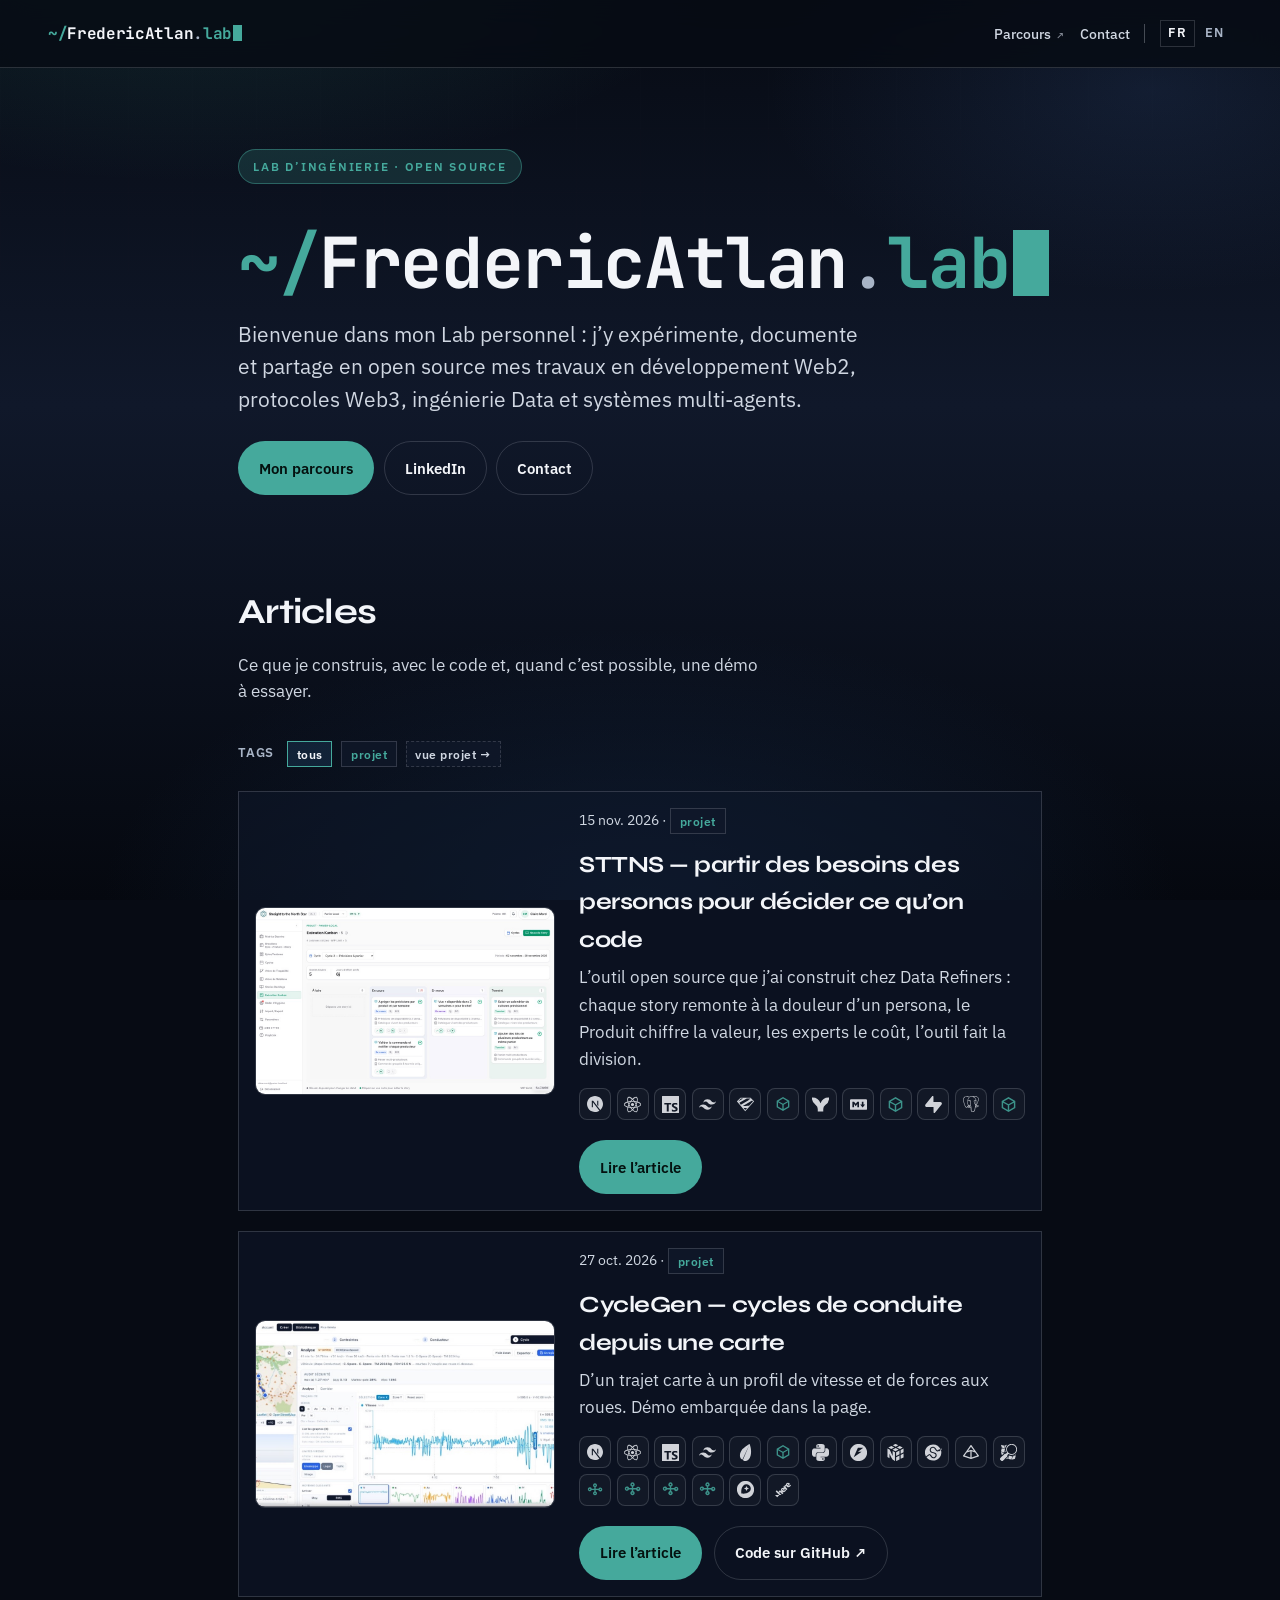
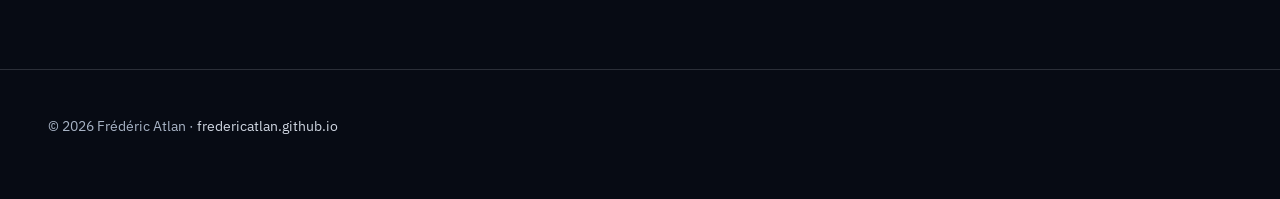
==== commit 444bc296: "publication: dev@5ea374e" ====
--- a/index.html
+++ b/index.html
@@ -121,10 +121,6 @@
         <a href="/parcours/#contact">Contact</a>
       </span>
       <span class="nav-sep" aria-hidden="true"></span>
-      <span class="nav-cluster" role="group" aria-label="Publications">
-        <a class="nav-page" href="/">Blog</a>
-      </span>
-      <span class="nav-sep" aria-hidden="true"></span>
       <span class="nav-cluster nav-lang" role="group" aria-label="Langue">
         <a href="/" hreflang="fr" lang="fr" aria-current="true">FR</a>
         <a href="/en/" hreflang="en" lang="en">EN</a>
@@ -162,8 +158,8 @@
           <a class="card-thumb" href="/blog/sttns-decision-os.html" tabindex="-1" aria-hidden="true"><img src="/blog/assets/sttns/vignette.jpg" alt="" width="960" height="600" loading="lazy" /></a>
           <div>
             <p class="project-meta"><time datetime="2026-11-15">15 nov. 2026</time> · <a class="tag" href="/blog/tags/projet.html">projet</a></p>
-            <h2><a href="/blog/sttns-decision-os.html">STTNS — pour qu’aucune ligne de code ne soit écrite pour rien</a></h2>
-            <p>L’outil que j’ai construit chez Data Refiners pour piloter une petite équipe d’experts&nbsp;: chaque story remonte à une douleur réelle, et une feature sans valeur déclarée ne démarre pas.</p>
+            <h2><a href="/blog/sttns-decision-os.html">STTNS — partir des besoins des personas pour décider ce qu’on code</a></h2>
+            <p>L’outil open source que j’ai construit chez Data Refiners&nbsp;: chaque story remonte à la douleur d’un persona, le Produit chiffre la valeur, les experts le coût, l’outil fait la division.</p>
           <!-- tech: sttns-decision-os -->
           <ul class="tech-icones" aria-label="Technologies"><li title="Next.js"><span class="tech-ico" style="--ico: url('/blog/assets/icones/nextdotjs.svg')" aria-hidden="true"></span><span class="tech-nom">Next.js</span></li><li title="React"><span class="tech-ico" style="--ico: url('/blog/assets/icones/react.svg')" aria-hidden="true"></span><span class="tech-nom">React</span></li><li title="TypeScript"><span class="tech-ico" style="--ico: url('/blog/assets/icones/typescript.svg')" aria-hidden="true"></span><span class="tech-nom">TypeScript</span></li><li title="Tailwind CSS"><span class="tech-ico" style="--ico: url('/blog/assets/icones/tailwindcss.svg')" aria-hidden="true"></span><span class="tech-nom">Tailwind CSS</span></li><li title="Zod"><span class="tech-ico" style="--ico: url('/blog/assets/icones/zod.svg')" aria-hidden="true"></span><span class="tech-nom">Zod</span></li><li title="React Flow"><span class="tech-ico is-generique" style="--ico: url('/blog/assets/icones/module.svg')" aria-hidden="true"></span><span class="tech-nom">React Flow</span></li><li title="Mermaid"><span class="tech-ico" style="--ico: url('/blog/assets/icones/mermaid.svg')" aria-hidden="true"></span><span class="tech-nom">Mermaid</span></li><li title="Markdown"><span class="tech-ico" style="--ico: url('/blog/assets/icones/markdown.svg')" aria-hidden="true"></span><span class="tech-nom">Markdown</span></li><li title="KaTeX"><span class="tech-ico is-generique" style="--ico: url('/blog/assets/icones/module.svg')" aria-hidden="true"></span><span class="tech-nom">KaTeX</span></li><li title="Supabase"><span class="tech-ico" style="--ico: url('/blog/assets/icones/supabase.svg')" aria-hidden="true"></span><span class="tech-nom">Supabase</span></li><li title="PostgreSQL"><span class="tech-ico" style="--ico: url('/blog/assets/icones/postgresql.svg')" aria-hidden="true"></span><span class="tech-nom">PostgreSQL</span></li><li title="Row Level Security"><span class="tech-ico is-generique" style="--ico: url('/blog/assets/icones/module.svg')" aria-hidden="true"></span><span class="tech-nom">Row Level Security</span></li></ul>
           <!-- /tech -->
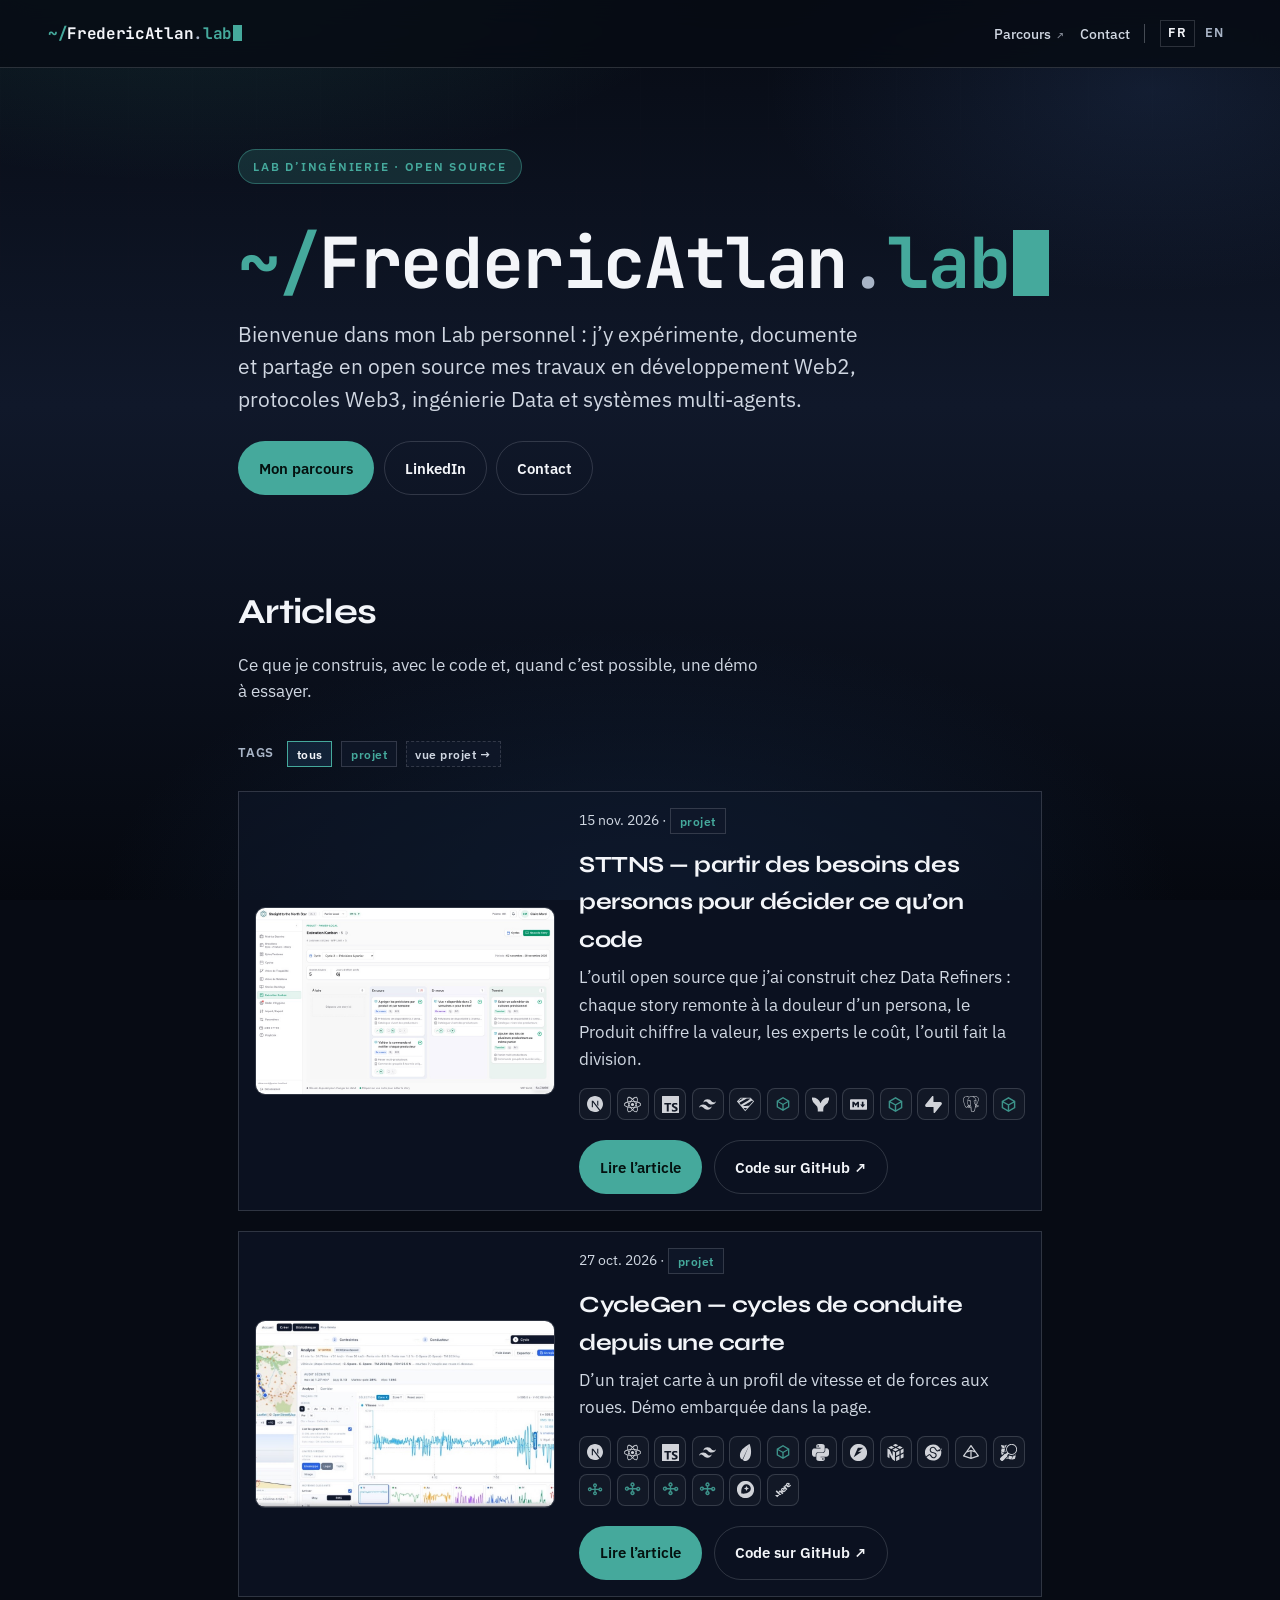
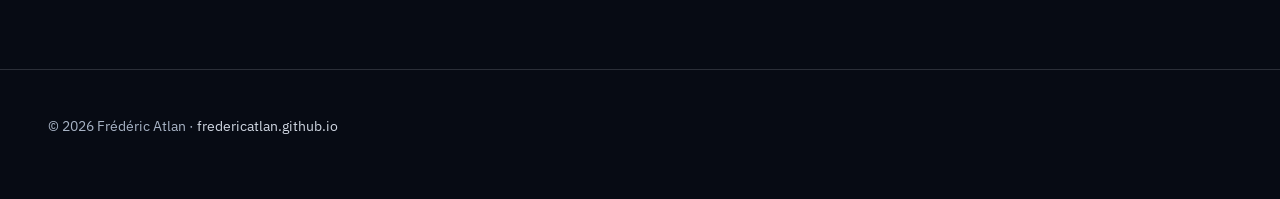
==== commit 3c46274c: "publication: dev@51d9c30" ====
--- a/index.html
+++ b/index.html
@@ -165,6 +165,7 @@
           <!-- /tech -->
             <p class="project-actions">
               <a class="btn btn-primary" href="/blog/sttns-decision-os.html">Lire l’article</a>
+              <a class="btn btn-ghost" href="https://github.com/FredericAtlan/STTNS" target="_blank" rel="noopener noreferrer">Code sur GitHub ↗</a>
             </p>
           </div>
         </li>
